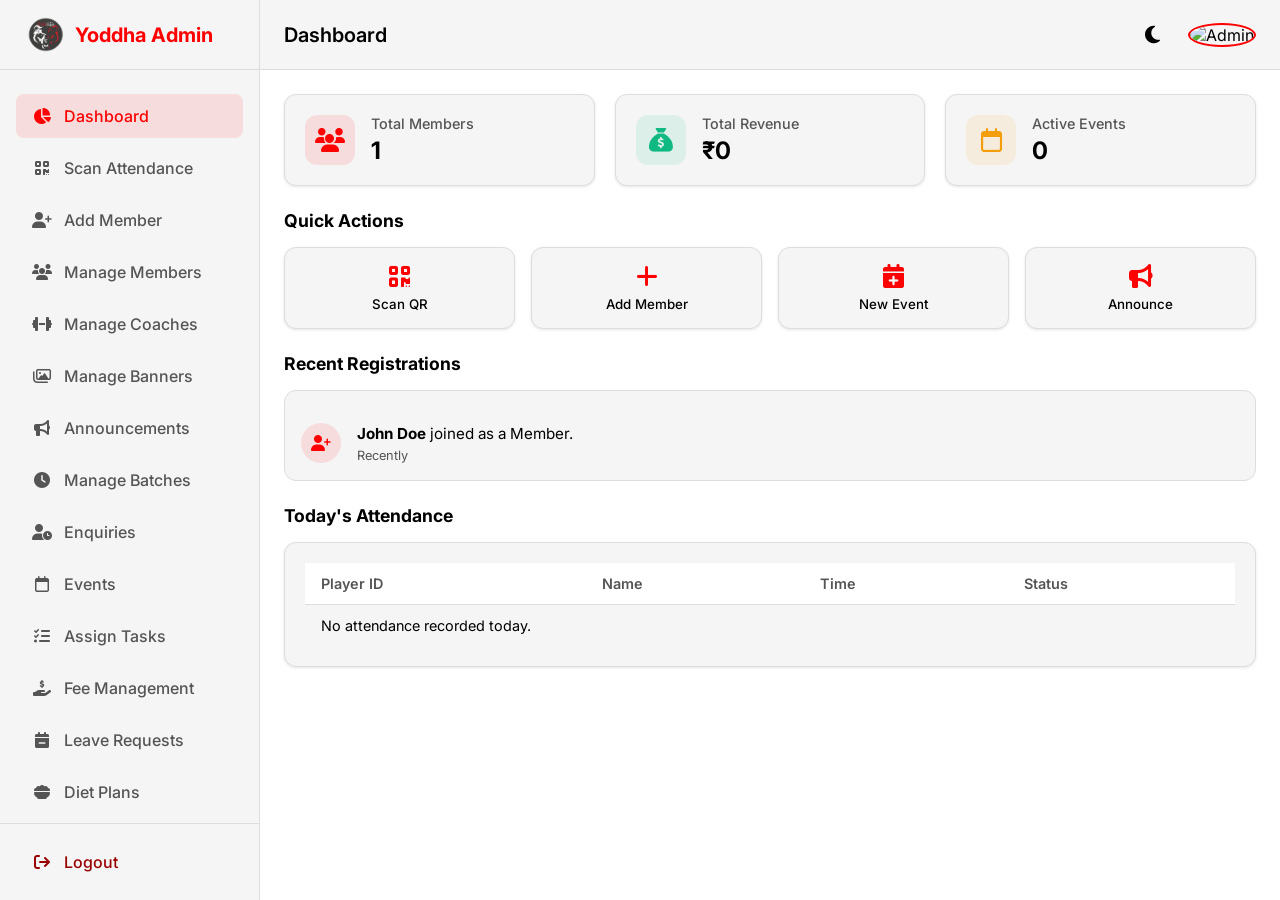
==== admin-dashboard.html @ 1427343e "Add files via upload" ====
<!DOCTYPE html>
<html lang="en">
<head>
    <meta charset="UTF-8">
    <meta name="viewport" content="width=device-width, initial-scale=1.0">
    <title>Admin Dashboard - Yoddha Club</title>
    <link href="https://fonts.googleapis.com/css2?family=Inter:wght@300;400;500;600;700&display=swap" rel="stylesheet">
    <link rel="stylesheet" href="https://cdnjs.cloudflare.com/ajax/libs/font-awesome/6.4.0/css/all.min.css">
    <link rel="stylesheet" href="dashboard.css">
</head>
<body>
    <div class="sidebar" id="sidebar">
        <div class="sidebar-header">
            <div class="logo">
                <img src="logo.png" alt="Yoddha Club Logo" class="club-logo">
                <span>Yoddha Admin</span>
            </div>
            <button id="closeSidebar" class="icon-btn d-md-none"><i class="fa-solid fa-xmark"></i></button>
        </div>
        <nav class="sidebar-nav">
            <a href="#" class="nav-item active"><i class="fa-solid fa-chart-pie"></i> Dashboard</a>
            <a href="#" class="nav-item" id="openScannerNav"><i class="fa-solid fa-qrcode"></i> Scan Attendance</a>
            <a href="#" class="nav-item" id="openAddMemberNav"><i class="fa-solid fa-user-plus"></i> Add Member</a>
            <a href="#" class="nav-item" id="openManageMembersNav"><i class="fa-solid fa-users"></i> Manage Members</a>
            <a href="#" class="nav-item" id="openManageCoachesNav"><i class="fa-solid fa-dumbbell"></i> Manage Coaches</a>
            <a href="#" class="nav-item" id="openManageBannersNav"><i class="fa-regular fa-images"></i> Manage Banners</a>
            <a href="#" class="nav-item" id="openManageAnnouncementsNav"><i class="fa-solid fa-bullhorn"></i> Announcements</a>
            <a href="#" class="nav-item" id="openManageBatchesNav"><i class="fa-solid fa-clock"></i> Manage Batches</a>
            <a href="#" class="nav-item" id="openEnquiriesNav"><i class="fa-solid fa-user-clock"></i> Enquiries</a>
            <a href="#" class="nav-item" id="openManageEventsNav"><i class="fa-regular fa-calendar"></i> Events</a>
            <a href="#" class="nav-item" id="openManageTasksNav"><i class="fa-solid fa-list-check"></i> Assign Tasks</a>
            <a href="#" class="nav-item" id="openFeeManagementNav"><i class="fa-solid fa-hand-holding-dollar"></i> Fee Management</a>
            <a href="#" class="nav-item" id="openLeaveRequestsNav" style="position:relative;">
                <i class="fa-solid fa-calendar-minus"></i> Leave Requests
                <span id="leaveCountBadge" style="display:none;background:var(--primary);color:#fff;font-size:0.7rem;font-weight:700;border-radius:50%;width:18px;height:18px;display:none;align-items:center;justify-content:center;position:absolute;right:12px;top:50%;transform:translateY(-50%);" id="leaveCountBadge">0</span>
            </a>
            <a href="#" class="nav-item" id="openDietPlansNav"><i class="fa-solid fa-bowl-food"></i> Diet Plans</a>
            <hr style="border-color: var(--border); margin: 0.5rem 0;">
            <a href="#" class="nav-item" id="openTrainingMonitorNav"><i class="fa-solid fa-dumbbell"></i> Training Monitor</a>
            <a href="#" class="nav-item" id="openSkillEvalNav"><i class="fa-solid fa-star"></i> Skill Evaluation</a>
            <a href="#" class="nav-item" id="openReportsNav"><i class="fa-solid fa-chart-bar"></i> Progress Reports</a>
            <a href="#" class="nav-item" id="openLeaderboardNav"><i class="fa-solid fa-trophy"></i> Leaderboard</a>
            <a href="#" class="nav-item" id="openChallengesNav"><i class="fa-solid fa-fire"></i> Challenges</a>
            <a href="#" class="nav-item" id="openTrainingNotifNav"><i class="fa-solid fa-bell"></i> Training Alerts</a>
        </nav>
        <div class="sidebar-footer">
            <a href="index.html" class="nav-item text-danger"><i class="fa-solid fa-arrow-right-from-bracket"></i> Logout</a>
        </div>
    </div>

    <main class="main-content">
        <header class="top-header">
            <button id="openSidebar" class="icon-btn d-md-none"><i class="fa-solid fa-bars"></i></button>
            <h2 class="page-title">Dashboard</h2>
            <div class="header-actions">
                <button id="themeToggleBtn" class="icon-btn theme-btn"><i class="fa-solid fa-moon"></i></button>
                <div class="user-profile" id="adminHeaderProfileBtn" style="cursor: pointer; position: relative;" title="Admin Profile">
                    <img src="https://ui-avatars.com/api/?name=Admin+User&background=FF0000&color=fff" alt="Admin">
                    <!-- Admin Profile Dropdown -->
                    <div id="adminProfileDropdown" style="
                        display: none;
                        position: absolute;
                        top: calc(100% + 10px);
                        right: 0;
                        min-width: 230px;
                        background: var(--surface);
                        border: 1px solid var(--border);
                        border-radius: 14px;
                        box-shadow: 0 8px 32px rgba(0,0,0,0.18);
                        z-index: 999;
                        overflow: hidden;
                    ">
                        <div style="padding: 1rem 1.25rem; background: var(--bg-light); border-bottom: 1px solid var(--border); display: flex; align-items: center; gap: 0.75rem;">
                            <img src="https://ui-avatars.com/api/?name=Admin+User&background=FF0000&color=fff" alt="Admin" style="width: 42px; height: 42px; border-radius: 50%; border: 2px solid var(--primary);">
                            <div>
                                <p style="margin:0; font-weight: 700; font-size: 0.95rem; color: var(--text-dark);">Admin User</p>
                                <p style="margin:0; font-size: 0.78rem; color: var(--text-muted);">Administrator</p>
                            </div>
                        </div>
                        <div style="padding: 0.5rem 0;">
                            <a href="index.html" style="display: flex; align-items: center; gap: 0.75rem; padding: 0.65rem 1.25rem; color: #e53e3e; font-size: 0.9rem; font-weight: 600; text-decoration: none; transition: background 0.2s;" onmouseover="this.style.background='rgba(229,62,62,0.08)'" onmouseout="this.style.background='transparent'">
                                <i class="fa-solid fa-arrow-right-from-bracket"></i> Logout
                            </a>
                        </div>
                    </div>
                </div>
            </div>
        </header>

        <div class="dashboard-content">
            <div class="stats-grid">
                <div class="stat-card">
                    <div class="stat-icon bg-primary-light">
                        <i class="fa-solid fa-users text-primary"></i>
                    </div>
                    <div class="stat-details">
                        <h3>Total Members</h3>
                        <p class="stat-number" id="statTotalMembers">—</p>
                    </div>
                </div>
                <div class="stat-card">
                    <div class="stat-icon bg-success-light">
                        <i class="fa-solid fa-sack-dollar text-success"></i>
                    </div>
                    <div class="stat-details">
                        <h3>Total Revenue</h3>
                        <p class="stat-number" id="statTotalRevenue">—</p>
                    </div>
                </div>
                <div class="stat-card">
                    <div class="stat-icon bg-warning-light">
                        <i class="fa-regular fa-calendar text-warning"></i>
                    </div>
                    <div class="stat-details">
                        <h3>Active Events</h3>
                        <p class="stat-number" id="statActiveEvents">—</p>
                    </div>
                </div>
            </div>

            <div class="quick-actions">
                <h3 class="section-title">Quick Actions</h3>
                <div class="actions-grid">
                    <button class="action-btn" id="openScannerBtn"><i class="fa-solid fa-qrcode"></i> Scan QR</button>
                    <button class="action-btn" id="openAddMemberBtn"><i class="fa-solid fa-plus"></i> Add Member</button>
                    <button class="action-btn" id="openNewEventBtn"><i class="fa-solid fa-calendar-plus"></i> New Event</button>
                    <button class="action-btn" id="openAnnounceBtn"><i class="fa-solid fa-bullhorn"></i> Announce</button>
                </div>
            </div>
            
            <div class="recent-activity">
                <h3 class="section-title">Recent Registrations</h3>
                <div class="activity-list" id="recentRegistrationsList">
                    <!-- Populated by JS -->
                </div>
            </div>

            <div class="attendance-reports">
                <h3 class="section-title">Today's Attendance</h3>
                <div class="dash-card">
                    <div class="table-responsive">
                        <table class="table" id="adminAttendanceTable">
                            <thead>
                                <tr>
                                    <th>Player ID</th>
                                    <th>Name</th>
                                    <th>Time</th>
                                    <th>Status</th>
                                </tr>
                            </thead>
                            <tbody>
                                <tr><td colspan="4" class="text-center text-muted">No attendance recorded today.</td></tr>
                            </tbody>
                        </table>
                    </div>
                </div>
            </div>
        </div>
    </main>

    <div class="overlay" id="overlay"></div>

    <!-- Enquiries Modal -->
    <div class="qr-modal" id="enquiriesModal">
        <div class="qr-modal-content" style="max-width: 900px; width: 95%;">
            <span class="close-modal" id="closeEnquiriesModal">&times;</span>
            <h3 class="section-title text-center mt-0">Registration Enquiries</h3>
            <p class="text-center text-muted mb-3">Review and approve new member sign-ups.</p>

            <div class="table-responsive" style="max-height: 400px; overflow-y: auto;">
                <table class="table" id="enquiriesTable">
                    <thead>
                        <tr>
                            <th>Name</th>
                            <th>Mobile</th>
                            <th>Details</th>
                            <th>Document</th>
                            <th>Actions</th>
                        </tr>
                    </thead>
                    <tbody>
                        <!-- Populated by JS -->
                    </tbody>
                </table>
            </div>
        </div>
    </div>

    <!-- QR Scanner Modal (Admin) -->
    <div class="qr-modal" id="qrScannerModal">
        <div class="qr-modal-content">
            <span class="close-modal" id="closeScannerModal">&times;</span>
            <h3 class="section-title text-center mt-0">Scan Attendance</h3>
            <p class="text-center text-muted mb-3">Scan player's QR code to mark present.</p>
            <div id="reader" style="width: 100%; max-width: 400px; margin: 0 auto;"></div>
            
            <div id="scanResult" class="text-center mt-3" style="display: none;">
                <div class="success-animation text-success mb-2">
                    <i class="fa-solid fa-circle-check" style="font-size: 3rem;"></i>
                </div>
                <h4 class="text-success font-weight-bold">Attendance Marked!</h4>
                <p id="scannedPlayerInfo" class="mt-2"></p>
            </div>
        </div>
    </div>

    <!-- Add Member Modal -->
    <div class="qr-modal" id="addMemberModal">
        <div class="qr-modal-content">
            <span class="close-modal" id="closeAddMemberModal">&times;</span>
            <h3 class="section-title text-center mt-0">Add New Member</h3>
            <p class="text-center text-muted mb-3">Register a new player to the club.</p>
            
            <form id="addMemberForm" class="login-form">
                <div id="addMemberError" class="error-message" style="display: none; margin-bottom: 1rem; border-radius: 8px; padding: 0.75rem; background: var(--error-bg); color: var(--error); border: 1px solid var(--error); text-align: center; font-size: 0.875rem;"></div>
                <div id="addMemberSuccess" class="error-message" style="display: none; margin-bottom: 1rem; border-radius: 8px; padding: 0.75rem; background: var(--success-light); color: var(--success); border: 1px solid var(--success); text-align: center; font-size: 0.875rem;"></div>
                
                <!-- Personal Information -->
                <h5 style="margin: 1.5rem 0 0.75rem; font-size: 1rem; color: var(--primary); border-bottom: 1px solid var(--border); padding-bottom: 0.5rem;">Personal Information</h5>
                <div style="display: flex; gap: 1rem; flex-wrap: wrap; margin-bottom: 1rem;">
                    <div class="form-group" style="flex: 1; min-width: 200px; margin-bottom: 0;">
                        <label for="newMemberName" style="display: block; font-weight: 500; margin-bottom: 0.5rem; font-size: 0.9rem;">Full Name</label>
                        <input type="text" id="newMemberName" placeholder="Enter full name" required style="width: 100%; padding: 0.875rem; border: 1px solid var(--border); border-radius: 12px; background: var(--surface-light); color: var(--text-dark); font-size: 1rem;">
                    </div>
                    <div class="form-group" style="flex: 1; min-width: 200px; margin-bottom: 0;">
                        <label for="newMemberFatherName" style="display: block; font-weight: 500; margin-bottom: 0.5rem; font-size: 0.9rem;">Father's Name</label>
                        <input type="text" id="newMemberFatherName" placeholder="Father's name" required style="width: 100%; padding: 0.875rem; border: 1px solid var(--border); border-radius: 12px; background: var(--surface-light); color: var(--text-dark); font-size: 1rem;">
                    </div>
                </div>

                <div style="display: flex; gap: 1rem; flex-wrap: wrap; margin-bottom: 1rem;">
                    <div class="form-group" style="flex: 1; min-width: 150px; margin-bottom: 0;">
                        <label for="newMemberDob" style="display: block; font-weight: 500; margin-bottom: 0.5rem; font-size: 0.9rem;">Date of Birth</label>
                        <input type="date" id="newMemberDob" required style="width: 100%; padding: 0.875rem; border: 1px solid var(--border); border-radius: 12px; background: var(--surface-light); color: var(--text-dark); font-size: 1rem;">
                    </div>
                    <div class="form-group" style="flex: 1; min-width: 150px; margin-bottom: 0;">
                        <label for="newMemberMobile" style="display: block; font-weight: 500; margin-bottom: 0.5rem; font-size: 0.9rem;">Mobile No.</label>
                        <input type="tel" id="newMemberMobile" placeholder="Phone number" required style="width: 100%; padding: 0.875rem; border: 1px solid var(--border); border-radius: 12px; background: var(--surface-light); color: var(--text-dark); font-size: 1rem;">
                    </div>
                </div>

                <!-- Club Details -->
                <h5 style="margin: 1.5rem 0 0.75rem; font-size: 1rem; color: var(--primary); border-bottom: 1px solid var(--border); padding-bottom: 0.5rem;">Club Details</h5>
                <div style="display: flex; gap: 1rem; flex-wrap: wrap; margin-bottom: 1rem;">
                    <div class="form-group" style="flex: 1; min-width: 150px; margin-bottom: 0;">
                        <label for="newMemberBatch" style="display: block; font-weight: 500; margin-bottom: 0.5rem; font-size: 0.9rem;">Batch</label>
                        <select id="newMemberBatch" required style="width: 100%; padding: 0.875rem; border: 1px solid var(--border); border-radius: 12px; background: var(--surface-light); color: var(--text-dark); font-size: 1rem; appearance: none;">
                            <option value="">Select a batch...</option>
                        </select>
                    </div>
                    <div class="form-group" style="flex: 1; min-width: 150px; margin-bottom: 0;">
                        <label for="newMemberDiscipline" style="display: block; font-weight: 500; margin-bottom: 0.5rem; font-size: 0.9rem;">Discipline</label>
                        <input type="text" id="newMemberDiscipline" placeholder="e.g. Yoga / Pilates" required style="width: 100%; padding: 0.875rem; border: 1px solid var(--border); border-radius: 12px; background: var(--surface-light); color: var(--text-dark); font-size: 1rem;">
                    </div>
                </div>

                <div style="display: flex; gap: 1rem; flex-wrap: wrap; margin-bottom: 1rem;">
                    <div class="form-group" style="flex: 1; min-width: 150px; margin-bottom: 0;">
                        <label for="newMemberPlan" style="display: block; font-weight: 500; margin-bottom: 0.5rem; font-size: 0.9rem;">Fees Plan</label>
                        <select id="newMemberPlan" required style="width: 100%; padding: 0.875rem; border: 1px solid var(--border); border-radius: 12px; background: var(--surface-light); color: var(--text-dark); font-size: 1rem; appearance: none;">
                            <option value="">Select Plan...</option>
                            <option value="Monthly">Monthly</option>
                            <option value="Quarterly">Quarterly</option>
                            <option value="Half-Yearly">Half-Yearly</option>
                            <option value="Yearly">Yearly</option>
                        </select>
                    </div>
                    <div class="form-group" style="flex: 1; min-width: 150px; margin-bottom: 0;">
                        <label for="newMemberAddons" style="display: block; font-weight: 500; margin-bottom: 0.5rem; font-size: 0.9rem;">Extra Add-ons</label>
                        <input type="text" id="newMemberAddons" placeholder="e.g. Diet Plan, Locker" style="width: 100%; padding: 0.875rem; border: 1px solid var(--border); border-radius: 12px; background: var(--surface-light); color: var(--text-dark); font-size: 1rem;">
                    </div>
                </div>

                <div style="display: flex; gap: 1rem; flex-wrap: wrap; margin-bottom: 1rem;">
                    <div class="form-group" style="flex: 1; min-width: 120px; margin-bottom: 0;">
                        <label style="display: block; font-weight: 500; margin-bottom: 0.5rem; font-size: 0.9rem;">Enrollment Fee (₹)</label>
                        <input type="number" id="newMemberEnrollmentFee" readonly placeholder="Auto-fills" style="width: 100%; padding: 0.875rem; border: 1px solid var(--border); border-radius: 12px; background: var(--border); color: var(--text-dark); font-size: 1rem; cursor: not-allowed;">
                    </div>
                    <div class="form-group" style="flex: 1; min-width: 120px; margin-bottom: 0;">
                        <label style="display: block; font-weight: 500; margin-bottom: 0.5rem; font-size: 0.9rem;">Monthly Fee (₹)</label>
                        <input type="number" id="newMemberMonthlyFee" readonly placeholder="Auto-fills" style="width: 100%; padding: 0.875rem; border: 1px solid var(--border); border-radius: 12px; background: var(--border); color: var(--text-dark); font-size: 1rem; cursor: not-allowed;">
                    </div>
                    <div class="form-group" style="flex: 1; min-width: 120px; margin-bottom: 0;">
                        <label for="newMemberDiscount" style="display: block; font-weight: 500; margin-bottom: 0.5rem; font-size: 0.9rem;">Discount (₹)</label>
                        <input type="number" id="newMemberDiscount" placeholder="e.g. 500" value="0" min="0" style="width: 100%; padding: 0.875rem; border: 1px solid var(--border); border-radius: 12px; background: var(--surface-light); color: var(--text-dark); font-size: 1rem;">
                    </div>
                </div>

                <!-- Account Information -->
                <h5 style="margin: 1.5rem 0 0.75rem; font-size: 1rem; color: var(--primary); border-bottom: 1px solid var(--border); padding-bottom: 0.5rem;">Account Information</h5>
                <div style="display: flex; gap: 1rem; flex-wrap: wrap; margin-bottom: 1.5rem;">
                    <div class="form-group" style="flex: 1; min-width: 200px; margin-bottom: 0;">
                        <label for="newMemberPassword" style="display: block; font-weight: 500; margin-bottom: 0.5rem; font-size: 0.9rem;">Login Password</label>
                        <input type="password" id="newMemberPassword" placeholder="Create a password" required style="width: 100%; padding: 0.875rem; border: 1px solid var(--border); border-radius: 12px; background: var(--surface-light); color: var(--text-dark); font-size: 1rem;">
                    </div>
                    <div class="form-group" style="flex: 1; min-width: 200px; margin-bottom: 0;">
                        <label for="newMemberPhoto" style="display: block; font-weight: 500; margin-bottom: 0.5rem; font-size: 0.9rem;">Profile Photo</label>
                        <input type="file" id="newMemberPhoto" accept="image/*" style="width: 100%; padding: 0.875rem; border: 1px solid var(--border); border-radius: 12px; background: white; color: var(--text-dark); font-size: 1rem;">
                    </div>
                </div>
                
                <button type="submit" class="btn btn-primary" style="width: 100%;">Register Player</button>
            </form>
        </div>
    </div>

    <!-- Manage Members Modal -->
    <div class="qr-modal" id="manageMembersModal">
        <div class="qr-modal-content" style="max-width: 600px; width: 95%;">
            <span class="close-modal" id="closeManageMembersModal">&times;</span>
            <h3 class="section-title text-center mt-0">Manage Members</h3>
            <p class="text-center text-muted mb-3">View and manage all registered club members.</p>
            
            <div class="mb-3" style="display: flex; gap: 0.5rem; justify-content: center; flex-wrap: wrap;" id="memberFilters">
                <button class="btn btn-sm btn-primary filter-btn active" data-filter="All">All Members</button>
                <button class="btn btn-sm btn-outline-primary filter-btn" data-filter="Live">Live Members</button>
                <button class="btn btn-sm btn-outline-primary filter-btn" data-filter="Expired">Expired Members</button>
                <button class="btn btn-sm btn-outline-primary filter-btn" data-filter="Left">Left Members</button>
            </div>

            <div class="table-responsive" style="max-height: 400px; overflow-y: auto;">
                <table class="table" id="allMembersTable">
                    <thead>
                        <tr>
                            <th>Player ID</th>
                            <th>Name</th>
                            <th>Status</th>
                            <th>Joined</th>
                        </tr>
                    </thead>
                    <tbody>
                        <!-- Populated by JS -->
                    </tbody>
                </table>
            </div>
        </div>
    </div>

    <!-- Manage Coaches Modal -->
    <div class="qr-modal" id="manageCoachesModal">
        <div class="qr-modal-content" style="max-width: 600px; width: 95%;">
            <span class="close-modal" id="closeManageCoachesModal">&times;</span>
            <h3 class="section-title text-center mt-0">Manage Coaches</h3>
            <p class="text-center text-muted mb-3">View and add club coaches.</p>

            <form id="addCoachForm" class="login-form mb-3" style="background: var(--bg-light); padding: 1rem; border-radius: var(--radius); border: 1px solid var(--border);">
                <h4 style="margin-bottom: 1rem; font-size: 1rem;">Add New Coach</h4>
                <div style="display: flex; gap: 1rem; flex-wrap: wrap;">
                    <div class="form-group" style="flex: 1; min-width: 200px; margin-bottom: 0;">
                        <input type="text" id="newCoachName" placeholder="Coach Name" required style="width: 100%; padding: 0.75rem; border: 1px solid var(--border); border-radius: 8px;">
                    </div>
                    <div class="form-group" style="flex: 1; min-width: 200px; margin-bottom: 0;">
                        <input type="text" id="newCoachSpecialty" placeholder="Specialty (e.g. Yoga)" required style="width: 100%; padding: 0.75rem; border: 1px solid var(--border); border-radius: 8px;">
                    </div>
                    <button type="submit" class="btn btn-primary" style="white-space: nowrap;">Add Coach</button>
                </div>
            </form>
            
            <div class="table-responsive" style="max-height: 300px; overflow-y: auto;">
                <table class="table" id="allCoachesTable">
                    <thead>
                        <tr>
                            <th>Coach ID</th>
                            <th>Name</th>
                            <th>Specialty</th>
                            <th>Status</th>
                        </tr>
                    </thead>
                    <tbody>
                        <!-- Populated by JS -->
                    </tbody>
                </table>
            </div>
        </div>
    </div>

    <!-- Manage Banners Modal -->
    <div class="qr-modal" id="manageBannersModal">
        <div class="qr-modal-content" style="max-width: 700px; width: 95%;">
            <span class="close-modal" id="closeManageBannersModal">&times;</span>
            <h3 class="section-title text-center mt-0">Manage Banners</h3>
            <p class="text-center text-muted mb-3">View and add home page banners.</p>

            <form id="addBannerForm" class="login-form mb-3" style="background: var(--bg-light); padding: 1rem; border-radius: var(--radius); border: 1px solid var(--border);">
                <h4 style="margin-bottom: 1rem; font-size: 1rem;">Add New Banner</h4>
                <div style="display: flex; gap: 1rem; flex-wrap: wrap;">
                    <div class="form-group" style="flex: 1; min-width: 200px; margin-bottom: 0;">
                        <input type="file" id="newBannerImage" accept="image/*" style="width: 100%; padding: 0.75rem; border: 1px solid var(--border); border-radius: 8px; background: white;" title="Upload Image File">
                    </div>
                    <div style="display: flex; align-items: center; justify-content: center; padding: 0.5rem; color: var(--text-light); font-weight: 500;">OR</div>
                    <div class="form-group" style="flex: 1; min-width: 200px; margin-bottom: 0;">
                        <input type="url" id="newBannerUrl" placeholder="Image URL (e.g. from Unsplash)" style="width: 100%; padding: 0.75rem; border: 1px solid var(--border); border-radius: 8px;">
                    </div>
                </div>
                <div style="display: flex; gap: 1rem; flex-wrap: wrap; margin-top: 1rem;">
                    <div class="form-group" style="flex: 1; min-width: 200px; margin-bottom: 0;">
                        <input type="text" id="newBannerTitle" placeholder="Banner Title" required style="width: 100%; padding: 0.75rem; border: 1px solid var(--border); border-radius: 8px;">
                    </div>
                    <div class="form-group" style="flex: 1; min-width: 200px; margin-bottom: 0;">
                        <input type="text" id="newBannerSubtitle" placeholder="Subtitle text" required style="width: 100%; padding: 0.75rem; border: 1px solid var(--border); border-radius: 8px;">
                    </div>
                </div>
                <div style="display: flex; gap: 1rem; flex-wrap: wrap; margin-top: 1rem;">
                    <div class="form-group" style="flex: 1; min-width: 200px; margin-bottom: 0;">
                        <input type="url" id="newBannerRedirect" placeholder="Redirect Link (optional) e.g. https://google.com" style="width: 100%; padding: 0.75rem; border: 1px solid var(--border); border-radius: 8px;">
                    </div>
                </div>
                <button type="submit" class="btn btn-primary mt-3" style="width: 100%;">Add Banner</button>
            </form>
            
            <div class="table-responsive" style="max-height: 300px; overflow-y: auto;">
                <table class="table" id="allBannersTable">
                    <thead>
                        <tr>
                            <th>Image</th>
                            <th>Title</th>
                            <th>Subtitle</th>
                            <th>Action</th>
                        </tr>
                    </thead>
                    <tbody>
                        <!-- Populated by JS -->
                    </tbody>
                </table>
            </div>
        </div>
    </div>
    </div>

    <!-- Manage Announcements Modal -->
    <div class="qr-modal" id="manageAnnouncementsModal">
        <div class="qr-modal-content" style="max-width: 800px; width: 95%;">
            <span class="close-modal" id="closeManageAnnouncementsModal">&times;</span>
            <h3 class="section-title text-center mt-0">Chat Room & Announcements</h3>
            <p class="text-center text-muted mb-3">Broadcast messages and images to specific groups.</p>

            <form id="addAnnouncementForm" class="login-form mb-3" style="background: var(--bg-light); padding: 1rem; border-radius: var(--radius); border: 1px solid var(--border);">
                <h4 style="margin-bottom: 1rem; font-size: 1rem;">New Announcement</h4>
                
                <div style="display: flex; gap: 1rem; flex-wrap: wrap; margin-bottom: 1rem;">
                    <div class="form-group" style="flex: 2; min-width: 200px; margin-bottom: 0;">
                        <input type="text" id="newAnnTitle" placeholder="Announcement Title" required style="width: 100%; padding: 0.75rem; border: 1px solid var(--border); border-radius: 8px;">
                    </div>
                    <div class="form-group" style="flex: 1; min-width: 150px; margin-bottom: 0;">
                        <select id="newAnnAudience" required style="width: 100%; padding: 0.75rem; border: 1px solid var(--border); border-radius: 8px; appearance: none; background: white;">
                            <option value="">Select Target Audience...</option>
                            <option value="All Members">All Members</option>
                            <option value="Expired Members">Expired Members</option>
                            <!-- Batches populated by JS -->
                        </select>
                    </div>
                </div>

                <div class="form-group" style="margin-bottom: 1rem;">
                    <textarea id="newAnnMessage" rows="3" placeholder="Type your message here..." required style="width: 100%; padding: 0.75rem; border: 1px solid var(--border); border-radius: 8px; resize: vertical; font-family: inherit; font-size: 0.95rem;"></textarea>
                </div>

                <div style="display: flex; gap: 1rem; align-items: flex-end; flex-wrap: wrap;">
                    <div class="form-group" style="flex: 2; margin-bottom: 0;">
                        <label for="newAnnImage" style="display: block; font-weight: 500; font-size: 0.8rem; margin-bottom: 0.5rem;">Attach Photo/Banner (Optional)</label>
                        <input type="file" id="newAnnImage" accept="image/*" style="width: 100%; padding: 0.65rem; border: 1px solid var(--border); border-radius: 8px; background: white; font-size: 0.9rem;">
                    </div>
                    <div style="flex: 1; min-width: 120px;">
                        <button type="submit" class="btn btn-primary" style="width: 100%;"><i class="fa-solid fa-paper-plane"></i> Post</button>
                    </div>
                </div>
            </form>
            
            <div class="table-responsive" style="max-height: 350px; overflow-y: auto;">
                <table class="table" id="allAnnouncementsTable">
                    <thead>
                        <tr>
                            <th style="width: 120px;">Image</th>
                            <th>Details</th>
                            <th>Audience</th>
                            <th>Date</th>
                            <th style="width: 60px;">Action</th>
                        </tr>
                    </thead>
                    <tbody>
                        <!-- Populated by JS -->
                    </tbody>
                </table>
            </div>
        </div>
    </div>

    <!-- Manage Events Modal -->
    <div class="qr-modal" id="manageEventsModal">
        <div class="qr-modal-content" style="max-width: 900px; width: 95%;">
            <span class="close-modal" id="closeManageEventsModal">&times;</span>
            <h3 class="section-title text-center mt-0">Manage Events</h3>
            <p class="text-center text-muted mb-3">Create new events and review player registrations.</p>

            <form id="addEventForm" class="login-form mb-3" style="background: var(--bg-light); padding: 1rem; border-radius: var(--radius); border: 1px solid var(--border);">
                <h4 style="margin-bottom: 1rem; font-size: 1rem;">Create New Event</h4>
                
                <div style="display: flex; gap: 1rem; flex-wrap: wrap; margin-bottom: 1rem;">
                    <div class="form-group" style="flex: 2; min-width: 200px; margin-bottom: 0;">
                        <input type="text" id="newEventTitle" placeholder="Event Title (e.g., Summer Tournament)" required style="width: 100%; padding: 0.75rem; border: 1px solid var(--border); border-radius: 8px;">
                    </div>
                    <div class="form-group" style="flex: 1; min-width: 150px; margin-bottom: 0;">
                        <input type="date" id="newEventDate" required style="width: 100%; padding: 0.75rem; border: 1px solid var(--border); border-radius: 8px;">
                    </div>
                </div>

                <div class="form-group" style="margin-bottom: 1rem;">
                    <textarea id="newEventDesc" rows="2" placeholder="Event Description..." required style="width: 100%; padding: 0.75rem; border: 1px solid var(--border); border-radius: 8px; resize: vertical;"></textarea>
                </div>
                
                <div style="display: flex; gap: 1rem; flex-wrap: wrap; margin-bottom: 1rem; align-items: center;">
                    <div class="form-group" style="flex: 1; min-width: 200px; margin-bottom: 0;">
                        <label style="display: block; font-weight: 500; font-size: 0.8rem; margin-bottom: 0.5rem;">Event Banner (Mandatory)</label>
                        <input type="file" id="newEventBanner" accept="image/*" required style="width: 100%; padding: 0.65rem; border: 1px solid var(--border); border-radius: 8px; background: white; font-size: 0.9rem;">
                    </div>
                    <div style="flex: 1; display: flex; gap: 1rem; align-items: center;">
                        <label style="display: flex; align-items: center; gap: 0.5rem; cursor: pointer;">
                            <input type="checkbox" id="newEventRequiresFee"> Requires Fee?
                        </label>
                        <input type="number" id="newEventFee" placeholder="Fee Amount (₹)" style="display: none; width: 120px; padding: 0.5rem; border: 1px solid var(--border); border-radius: 8px;">
                    </div>
                </div>

                <div id="extendedPaymentDetails" style="display: none; gap: 1rem; flex-wrap: wrap; margin-bottom: 1rem; padding: 1rem; background: var(--surface-light); border-radius: 8px; border: 1px dashed var(--border);">
                    <div class="form-group" style="flex: 1; min-width: 200px; margin-bottom: 0;">
                        <label style="display: block; font-weight: 500; font-size: 0.8rem; margin-bottom: 0.5rem;">Payment QR Code (Optional)</label>
                        <input type="file" id="newEventPaymentQr" accept="image/*" style="width: 100%; padding: 0.65rem; border: 1px solid var(--border); border-radius: 8px; background: white; font-size: 0.9rem;">
                    </div>
                    <div class="form-group" style="flex: 1; min-width: 200px; margin-bottom: 0;">
                        <label style="display: block; font-weight: 500; font-size: 0.8rem; margin-bottom: 0.5rem;">UPI ID (Optional)</label>
                        <input type="text" id="newEventUpiId" placeholder="e.g. club@upi" style="width: 100%; padding: 0.75rem; border: 1px solid var(--border); border-radius: 8px;">
                    </div>
                </div>

                <button type="submit" class="btn btn-primary btn-full"><i class="fa-solid fa-plus"></i> Create Event</button>
            </form>
            
            <h4 style="margin-top: 1.5rem; margin-bottom: 1rem; font-size: 1.1rem; border-bottom: 2px solid var(--border); padding-bottom: 0.5rem;">Active Events</h4>
            <div class="table-responsive" style="max-height: 350px; overflow-y: auto;">
                <table class="table" id="allEventsTable">
                    <thead>
                        <tr>
                            <th style="width: 80px;">Banner</th>
                            <th>Event Details</th>
                            <th>Fee</th>
                            <th>Registrations</th>
                            <th style="width: 60px;">Action</th>
                        </tr>
                    </thead>
                    <tbody>
                        <!-- Populated by JS -->
                    </tbody>
                </table>
            </div>
        </div>
    </div>

    <!-- Event Registrations Sub-Modal -->
    <div class="qr-modal" id="eventRegistrationsModal" style="z-index: 1060;">
        <div class="qr-modal-content" style="max-width: 800px; width: 95%;">
            <span class="close-modal" id="closeEventRegistrationsModal">&times;</span>
            <h3 class="section-title text-center mt-0" id="regModalEventTitle">Event Registrations</h3>
            
            <div class="table-responsive" style="max-height: 400px; overflow-y: auto;">
                <table class="table" id="eventRegistrationsTable">
                    <thead>
                        <tr>
                            <th>Player</th>
                            <th>Photo</th>
                            <th>Payment</th>
                            <th>Status</th>
                            <th>Actions</th>
                        </tr>
                    </thead>
                    <tbody>
                        <!-- Populated by JS -->
                    </tbody>
                </table>
            </div>
        </div>
    </div>

    <!-- Manage Batches Modal -->
    <div class="qr-modal" id="manageBatchesModal">
        <div class="qr-modal-content" style="max-width: 600px; width: 95%;">
            <span class="close-modal" id="closeManageBatchesModal">&times;</span>
            <h3 class="section-title text-center mt-0">Manage Batches</h3>
            <p class="text-center text-muted mb-3">Create and view class batches.</p>

            <form id="addBatchForm" class="login-form mb-3" style="background: var(--bg-light); padding: 1rem; border-radius: var(--radius); border: 1px solid var(--border);">
                <h4 style="margin-bottom: 1rem; font-size: 1rem;">Add New Batch</h4>
                <div style="display: flex; gap: 1rem; flex-wrap: wrap;">
                    <div class="form-group" style="flex: 1; min-width: 150px; margin-bottom: 0;">
                        <input type="text" id="newBatchName" placeholder="Batch Name (e.g. Morning Yoga)" required style="width: 100%; padding: 0.75rem; border: 1px solid var(--border); border-radius: 8px;">
                    </div>
                </div>
                <div style="display: flex; gap: 1rem; flex-wrap: wrap; margin-top: 1rem;">
                    <div class="form-group" style="flex: 1; min-width: 150px; margin-bottom: 0;">
                        <input type="text" id="newBatchTime" placeholder="Time (e.g. 06:00 AM - 07:00 AM)" required style="width: 100%; padding: 0.75rem; border: 1px solid var(--border); border-radius: 8px;">
                    </div>
                    <div class="form-group" style="flex: 1; min-width: 150px; margin-bottom: 0;">
                        <input type="text" id="newBatchInstructor" placeholder="Instructor Name" style="width: 100%; padding: 0.75rem; border: 1px solid var(--border); border-radius: 8px;">
                    </div>
                </div>
                <div style="display: flex; gap: 1rem; flex-wrap: wrap; margin-top: 1rem;">
                    <div class="form-group" style="flex: 1; min-width: 150px; margin-bottom: 0;">
                        <input type="number" id="newBatchEnrollmentFee" placeholder="Enrollment Fee (₹)" required style="width: 100%; padding: 0.75rem; border: 1px solid var(--border); border-radius: 8px;">
                    </div>
                    <div class="form-group" style="flex: 1; min-width: 150px; margin-bottom: 0;">
                        <input type="number" id="newBatchMonthlyFee" placeholder="Monthly Fee (₹)" required style="width: 100%; padding: 0.75rem; border: 1px solid var(--border); border-radius: 8px;">
                    </div>
                </div>
                <button type="submit" class="btn btn-primary mt-3" style="width: 100%;">Create Batch</button>
            </form>
            
            <div class="table-responsive" style="max-height: 300px; overflow-y: auto;">
                <table class="table" id="allBatchesTable">
                    <thead>
                        <tr>
                            <th>Batch Name</th>
                            <th>Time</th>
                            <th>Instructor</th>
                            <th>Enrollment Fee</th>
                            <th>Monthly Fee</th>
                            <th>Action</th>
                        </tr>
                    </thead>
                    <tbody>
                        <!-- Populated by JS -->
                    </tbody>
                </table>
            </div>
        </div>
    </div>

    <!-- Fee Management Modal -->
    <div class="qr-modal" id="feeManagementModal">
        <div class="qr-modal-content" style="max-width: 800px; width: 95%;">
            <span class="close-modal" id="closeFeeManagementModal">&times;</span>
            <h3 class="section-title text-center mt-0">Fee Management</h3>
            <p class="text-center text-muted mb-3">View member fee status and log payments.</p>

            <form id="logPaymentForm" class="login-form mb-3" style="background: var(--bg-light); padding: 1rem; border-radius: var(--radius); border: 1px solid var(--border);">
                <h4 style="margin-bottom: 1rem; font-size: 1rem;">Log New Payment</h4>
                <div style="display: flex; gap: 1rem; flex-wrap: wrap;">
                    <div class="form-group" style="flex: 2; min-width: 200px; margin-bottom: 0;">
                        <label for="paymentMemberId" style="display: block; font-weight: 500; margin-bottom: 0.5rem; font-size: 0.8rem;">Select Member</label>
                        <select id="paymentMemberId" required style="width: 100%; padding: 0.75rem; border: 1px solid var(--border); border-radius: 8px; appearance: none; background: white;">
                            <option value="">Select Member...</option>
                        </select>
                    </div>
                    <div class="form-group" style="flex: 1; min-width: 120px; margin-bottom: 0;">
                        <label for="paymentAmount" style="display: block; font-weight: 500; margin-bottom: 0.5rem; font-size: 0.8rem;">Amount</label>
                        <input type="number" id="paymentAmount" placeholder="Amount" required style="width: 100%; padding: 0.75rem; border: 1px solid var(--border); border-radius: 8px;">
                    </div>
                </div>
                <div style="display: flex; gap: 1rem; flex-wrap: wrap; margin-top: 1rem;">
                    <div class="form-group" style="flex: 1; min-width: 150px; margin-bottom: 0;">
                        <label for="paymentType" style="display: block; font-weight: 500; margin-bottom: 0.5rem; font-size: 0.8rem;">Payment Type</label>
                        <select id="paymentType" required style="width: 100%; padding: 0.75rem; border: 1px solid var(--border); border-radius: 8px; appearance: none; background: white;">
                            <option value="Monthly">Monthly/Routine Fee</option>
                            <option value="Enrollment">Enrollment Fee (One-time)</option>
                        </select>
                    </div>
                    <div class="form-group" style="flex: 1; min-width: 150px; margin-bottom: 0;">
                        <label for="paymentMethod" style="display: block; font-weight: 500; margin-bottom: 0.5rem; font-size: 0.8rem;">Payment Method</label>
                        <select id="paymentMethod" required style="width: 100%; padding: 0.75rem; border: 1px solid var(--border); border-radius: 8px; appearance: none; background: white;">
                            <option value="Cash">Cash</option>
                            <option value="UPI">UPI</option>
                            <option value="Card">Card</option>
                            <option value="Bank Transfer">Bank Transfer</option>
                        </select>
                    </div>
                    <div class="form-group" style="flex: 1; min-width: 150px; display: flex; align-items: flex-end; margin-bottom: 0;">
                        <button type="submit" class="btn btn-success" style="width: 100%;">Record Payment</button>
                    </div>
                </div>
            </form>
            
            <div class="table-responsive" style="max-height: 300px; overflow-y: auto;">
                <table class="table" id="feeStatusTable">
                    <thead>
                        <tr>
                            <th>Member</th>
                            <th>Batch</th>
                            <th>Enrollment Status</th>
                            <th>Monthly Status</th>
                            <th>Last Monthly Payment</th>
                        </tr>
                    </thead>
                    <tbody>
                        <!-- Populated by JS -->
                    </tbody>
                </table>
            </div>
        </div>
    </div>

    <!-- Registration Receipt Modal -->
    <div class="qr-modal" id="receiptModal">
        <div class="qr-modal-content" style="max-width: 500px; width: 95%; background: var(--bg-light); position: relative;">
            <span class="close-modal" id="closeReceiptModal">&times;</span>
            <div id="receiptContent" style="padding: 1.5rem; border: 2px dashed var(--border); border-radius: 8px; background: var(--bg-light);">
                <div class="text-center mb-3">
                    <img src="logo.png" alt="Yoddha Club Logo" style="height: 50px; margin-bottom: 10px;">
                    <h2 style="font-size: 1.5rem; font-weight: 700; margin: 0; color: var(--text-dark);">Yoddha Club</h2>
                    <p style="font-size: 0.85rem; color: var(--text-muted); margin: 0;">Registration Receipt</p>
                </div>
                <hr style="border-top: 1px dashed var(--border); border-bottom: none; margin: 1rem 0;">
                
                <div style="font-family: monospace; font-size: 0.95rem; color: var(--text-dark);">
                    <div style="display: flex; justify-content: space-between; margin-bottom: 0.5rem;">
                        <span>Date:</span> <span id="receiptDate" class="font-weight-bold"></span>
                    </div>
                    <div style="display: flex; justify-content: space-between; margin-bottom: 0.5rem;">
                        <span>Member ID:</span> <span id="receiptMemberId" class="font-weight-bold"></span>
                    </div>
                    <div style="display: flex; justify-content: space-between; margin-bottom: 0.5rem;">
                        <span>Name:</span> <span id="receiptName" class="font-weight-bold"></span>
                    </div>
                    <div style="display: flex; justify-content: space-between; margin-bottom: 0.5rem;">
                        <span>Batch:</span> <span id="receiptBatch" class="font-weight-bold"></span>
                    </div>
                    <div style="display: flex; justify-content: space-between; margin-bottom: 0.5rem;">
                        <span>Plan:</span> <span id="receiptPlan" class="font-weight-bold"></span>
                    </div>
                    <div style="display: flex; justify-content: space-between; margin-bottom: 0.5rem;">
                        <span>Add-ons:</span> <span id="receiptAddons" class="font-weight-bold"></span>
                    </div>
                    
                    <hr style="border-top: 1px solid var(--border); border-bottom: none; margin: 1rem 0;">
                    
                    <div style="display: flex; justify-content: space-between; margin-bottom: 0.5rem;">
                        <span>Enrollment Fee:</span> <span id="receiptEnrollmentFee" class="font-weight-bold text-primary"></span>
                    </div>
                    <div style="display: flex; justify-content: space-between; margin-bottom: 0.5rem;">
                        <span>Monthly Fee x1:</span> <span id="receiptMonthlyFee" class="font-weight-bold text-primary"></span>
                    </div>
                    <div style="display: flex; justify-content: space-between; margin-bottom: 0.5rem;">
                        <span>Discount:</span> <span id="receiptDiscount" class="font-weight-bold text-danger"></span>
                    </div>
                    
                    <hr style="border-top: 2px solid var(--text-dark); border-bottom: none; margin: 1rem 0;">
                    
                    <div style="display: flex; justify-content: space-between; font-size: 1.1rem;">
                        <span class="font-weight-bold">Total Payable:</span> <span id="receiptTotal" class="font-weight-bold text-primary"></span>
                    </div>
                </div>
                
                <div class="text-center mt-3" style="font-size: 0.8rem; color: var(--text-muted);">
                    <p>Welcome to the Yoddha Family!</p>
                </div>
            </div>
            <button id="printReceiptBtn" class="btn btn-primary btn-full mt-3"><i class="fa-solid fa-print"></i> Print Receipt</button>
        </div>
    </div>

    <!-- Admin Player Profile Modal -->
    <div class="qr-modal" id="adminPlayerProfileModal">
        <div class="qr-modal-content" style="max-width: 500px; width: 95%;">
            <span class="close-modal" id="closeAdminPlayerProfileModal">&times;</span>
            <h3 class="section-title text-center mt-0" style="margin-bottom: 0.5rem;">Player Profile</h3>
            
            <div class="text-center mb-3">
                <div style="display: inline-block; position: relative;">
                    <img id="adminProfileAvatar" src="https://ui-avatars.com/api/?name=Player&background=FF0000&color=fff" alt="Player" style="width: 90px; height: 90px; border-radius: 50%; border: 3px solid var(--primary); object-fit: cover; display: block;">
                    <label for="adminChangePhotoInput" title="Change Photo" style="position: absolute; bottom: 0; right: 0; background: var(--primary); color: #fff; width: 28px; height: 28px; border-radius: 50%; display: flex; align-items: center; justify-content: center; cursor: pointer; font-size: 0.75rem; box-shadow: 0 2px 6px rgba(0,0,0,0.3);">
                        <i class="fa-solid fa-camera"></i>
                    </label>
                    <input type="file" id="adminChangePhotoInput" accept="image/*" style="display: none;">
                </div>
                <small id="adminPhotoChangeMsg" class="text-success d-block mt-1" style="display: none !important;"></small>
                <h4 id="adminProfileName" class="font-weight-bold" style="font-size: 1.25rem;">Player Name</h4>
                <p id="adminProfileId" class="text-muted" style="margin-top: 5px;">CLUB-PLAYER-0000</p>
                <p id="adminProfileMobile" class="text-muted" style="margin-top: 0;"><i class="fa-solid fa-phone" style="font-size: 0.8rem;"></i> <span id="adminProfilePhoneNum"></span></p>
            </div>

            <div class="profile-details" style="background: var(--bg-light); padding: 1rem; border-radius: var(--radius); border: 1px solid var(--border);">
                <div style="display: flex; justify-content: space-between; margin-bottom: 0.75rem;">
                    <span class="text-muted font-weight-bold">Status:</span>
                    <span id="adminProfileStatus" class="badge"></span>
                </div>
                <div style="display: flex; justify-content: space-between; margin-bottom: 0.75rem;">
                    <span class="text-muted font-weight-bold">Joined:</span>
                    <span id="adminProfileJoined" class="font-weight-bold"></span>
                </div>
                <hr style="border-top: 1px dashed var(--border); border-bottom: none; margin: 0.75rem 0;">
                <div style="display: flex; justify-content: space-between; margin-bottom: 0.75rem;">
                    <span class="text-muted font-weight-bold">Plan:</span>
                    <span id="adminProfilePlan" class="font-weight-bold text-dark"></span>
                </div>
                <div style="display: flex; justify-content: space-between; margin-bottom: 0.75rem;">
                    <span class="text-muted font-weight-bold">Batch:</span>
                    <span id="adminProfileBatch" class="font-weight-bold text-dark"></span>
                </div>
                <div style="display: flex; justify-content: space-between; margin-bottom: 0.75rem;">
                    <span class="text-muted font-weight-bold">Add-ons:</span>
                    <span id="adminProfileAddons" class="font-weight-bold text-dark"></span>
                </div>
                <hr style="border-top: 1px dashed var(--border); border-bottom: none; margin: 0.75rem 0;">
                <div style="display: flex; justify-content: space-between; margin-bottom: 0.5rem;">
                    <span class="text-muted font-weight-bold">Enrollment Fee:</span>
                    <span id="adminProfileEnrollmentFee" class="font-weight-bold text-dark"></span>
                </div>
                <div style="display: flex; justify-content: space-between; margin-bottom: 0.5rem;">
                    <span class="text-muted font-weight-bold">Monthly Fee:</span>
                    <span id="adminProfileMonthlyFee" class="font-weight-bold text-primary"></span>
                </div>
                <div style="display: flex; justify-content: space-between; margin-bottom: 0.5rem;">
                    <span class="text-muted font-weight-bold">Discount:</span>
                    <span id="adminProfileDiscount" class="font-weight-bold text-danger"></span>
                </div>
            </div>

            <!-- Documents Section -->
            <div class="profile-details mt-3" style="background: var(--bg-light); padding: 1rem; border-radius: var(--radius); border: 1px solid var(--border);">
                <h5 style="margin-top: 0; margin-bottom: 0.75rem; font-size: 1rem; color: var(--text-dark);">Documents & PDF</h5>
                
                <div id="adminProfileDocView" style="margin-bottom: 1rem; display: none;">
                    <a id="adminProfileDocLink" href="#" download="Player_Document.pdf" class="btn btn-sm btn-outline" style="border-color: var(--primary); color: var(--primary); display: inline-flex; align-items: center; gap: 0.5rem;"><i class="fa-solid fa-file-pdf text-danger"></i> View / Download Document</a>
                </div>
                
                <div id="adminProfileDocUpload">
                    <label for="adminProfileDocFile" style="display: block; font-weight: 500; font-size: 0.8rem; margin-bottom: 0.5rem; color: var(--text-muted);">Upload or Replace Document (PDF/Image)</label>
                    <div style="display: flex; gap: 0.5rem;">
                        <input type="file" id="adminProfileDocFile" accept=".pdf,image/*" style="flex: 1; padding: 0.5rem; border: 1px solid var(--border); border-radius: 4px; background: white; font-size: 0.8rem;">
                        <button id="adminProfileUploadBtn" class="btn btn-sm btn-primary" style="white-space: nowrap;">Upload</button>
                    </div>
                    <small id="adminProfileUploadMsg" class="text-success mt-1" style="display: none;"></small>
                </div>
            </div>

            <!-- Attendance History Section -->
            <div class="profile-details mt-3" style="background: var(--bg-light); padding: 1rem; border-radius: var(--radius); border: 1px solid var(--border);">
                <h5 style="margin-top: 0; margin-bottom: 0.75rem; font-size: 1rem; color: var(--text-dark);">Recent Attendance</h5>
                <div class="table-responsive" style="max-height: 150px; overflow-y: auto;">
                    <table class="table" style="font-size: 0.85rem;" id="adminPlayerAttendanceTable">
                        <thead>
                            <tr>
                                <th>Date</th>
                                <th>Time</th>
                                <th>Status</th>
                            </tr>
                        </thead>
                        <tbody>
                            <!-- Populated by JS -->
                            <tr><td colspan="3" class="text-center text-muted">No records found.</td></tr>
                        </tbody>
                    </table>
                </div>
            </div>

            <!-- Payment History Section -->
            <div class="profile-details mt-3 mb-2" style="background: var(--bg-light); padding: 1rem; border-radius: var(--radius); border: 1px solid var(--border);">
                <h5 style="margin-top: 0; margin-bottom: 0.75rem; font-size: 1rem; color: var(--text-dark);">Payment History</h5>
                <div class="table-responsive" style="max-height: 150px; overflow-y: auto;">
                    <table class="table" style="font-size: 0.85rem;" id="adminPlayerPaymentsTable">
                        <thead>
                            <tr>
                                <th>Date & Time</th>
                                <th>Amount</th>
                                <th>Type</th>
                                <th>Method</th>
                            </tr>
                        </thead>
                        <tbody>
                            <!-- Populated by JS -->
                            <tr><td colspan="4" class="text-center text-muted">No records found.</td></tr>
                        </tbody>
                    </table>
                </div>
            </div>
            
            <!-- Future hook for an "Edit Player" button if needed -->
            <button class="btn btn-outline btn-full mt-3 text-primary" style="border-color: var(--primary); display:none;">Edit Profile</button>
        </div>
    </div>

    <!-- Payment Receipt Modal -->
    <div class="qr-modal" id="paymentReceiptModal">
        <div class="qr-modal-content" style="max-width: 500px; width: 95%; background: var(--bg-light); position: relative;">
            <span class="close-modal" id="closePaymentReceiptModal">&times;</span>
            <div id="paymentReceiptContent" style="padding: 1.5rem; border: 2px dashed var(--border); border-radius: 8px; background: var(--bg-light);">
                <div class="text-center mb-3">
                    <img src="logo.png" alt="Yoddha Club Logo" style="height: 50px; margin-bottom: 10px;">
                    <h2 style="font-size: 1.5rem; font-weight: 700; margin: 0; color: var(--text-dark);">Yoddha Club</h2>
                    <p style="font-size: 0.85rem; color: var(--text-muted); margin: 0;">Payment Receipt</p>
                </div>
                <hr style="border-top: 1px dashed var(--border); border-bottom: none; margin: 1rem 0;">
                
                <div style="font-family: monospace; font-size: 0.95rem; color: var(--text-dark);">
                    <div style="display: flex; justify-content: space-between; margin-bottom: 0.5rem;">
                        <span>Date:</span> <span id="payReceiptDate" class="font-weight-bold"></span>
                    </div>
                    <div style="display: flex; justify-content: space-between; margin-bottom: 0.5rem;">
                        <span>Member ID:</span> <span id="payReceiptMemberId" class="font-weight-bold"></span>
                    </div>
                    <div style="display: flex; justify-content: space-between; margin-bottom: 0.5rem;">
                        <span>Name:</span> <span id="payReceiptName" class="font-weight-bold"></span>
                    </div>
                    
                    <hr style="border-top: 1px solid var(--border); border-bottom: none; margin: 1rem 0;">
                    
                    <div style="display: flex; justify-content: space-between; margin-bottom: 0.5rem;">
                        <span>Payment Type:</span> <span id="payReceiptType" class="font-weight-bold"></span>
                    </div>
                    <div style="display: flex; justify-content: space-between; margin-bottom: 0.5rem;">
                        <span>Method:</span> <span id="payReceiptMethod" class="font-weight-bold"></span>
                    </div>
                    
                    <hr style="border-top: 2px solid var(--text-dark); border-bottom: none; margin: 1rem 0;">
                    
                    <div style="display: flex; justify-content: space-between; font-size: 1.1rem;">
                        <span class="font-weight-bold">Amount Paid:</span> <span id="payReceiptAmount" class="font-weight-bold text-success"></span>
                    </div>
                </div>
                
                <div class="text-center mt-3" style="font-size: 0.8rem; color: var(--text-muted);">
                    <p>Thank you for your payment!</p>
                </div>
            </div>
            <button id="printPaymentReceiptBtn" class="btn btn-primary btn-full mt-3"><i class="fa-solid fa-print"></i> Print Receipt</button>
        </div>
    </div>

    <!-- Assign Tasks Modal -->
    <div class="qr-modal" id="manageTasksModal">
        <div class="qr-modal-content" style="max-width: 700px; width: 95%;">
            <span class="close-modal" id="closeManageTasksModal">&times;</span>
            <h3 class="section-title text-center mt-0">Assign Workout Tasks</h3>
            <p class="text-center text-muted mb-3">Create and assign daily workout tasks to one or all members.</p>

            <form id="addTaskForm" class="login-form mb-3" style="background: var(--bg-light); padding: 1rem; border-radius: var(--radius); border: 1px solid var(--border);">
                <h4 style="margin-bottom: 1rem; font-size: 1rem;">New Task</h4>

                <div style="display: flex; gap: 1rem; flex-wrap: wrap; margin-bottom: 1rem;">
                    <div class="form-group" style="flex: 2; min-width: 200px; margin-bottom: 0;">
                        <label style="display: block; font-weight: 500; font-size: 0.85rem; margin-bottom: 0.4rem;">Task Title</label>
                        <input type="text" id="newTaskTitle" placeholder="e.g. Chest & Triceps Day" required style="width: 100%; padding: 0.75rem; border: 1px solid var(--border); border-radius: 8px;">
                    </div>
                    <div class="form-group" style="flex: 1; min-width: 150px; margin-bottom: 0;">
                        <label style="display: block; font-weight: 500; font-size: 0.85rem; margin-bottom: 0.4rem;">Date</label>
                        <input type="date" id="newTaskDate" required style="width: 100%; padding: 0.75rem; border: 1px solid var(--border); border-radius: 8px;">
                    </div>
                </div>

                <div class="form-group" style="margin-bottom: 1rem;">
                    <label style="display: block; font-weight: 500; font-size: 0.85rem; margin-bottom: 0.4rem;">Workout Description</label>
                    <textarea id="newTaskDescription" rows="3" placeholder="e.g. 4x10 Bench Press, 3x12 Tricep Dips, 3x15 Cable Flyes..." style="width: 100%; padding: 0.75rem; border: 1px solid var(--border); border-radius: 8px; resize: vertical; font-family: inherit; font-size: 0.9rem;"></textarea>
                </div>

                <!-- Assign To -->
                <div class="form-group" style="margin-bottom: 1rem;">
                    <label style="display: block; font-weight: 500; font-size: 0.85rem; margin-bottom: 0.4rem;">Assign To</label>
                    <div style="display: flex; gap: 0.5rem; margin-bottom: 0.5rem;">
                        <label style="display: flex; align-items: center; gap: 0.4rem; cursor: pointer; font-size: 0.9rem;">
                            <input type="radio" name="taskAssign" id="taskAssignAll" value="All" checked> All Members
                        </label>
                        <label style="display: flex; align-items: center; gap: 0.4rem; cursor: pointer; font-size: 0.9rem;">
                            <input type="radio" name="taskAssign" id="taskAssignSpecific" value="Specific"> Specific Members
                        </label>
                    </div>
                    <!-- Members checkbox list, shown when Specific is selected -->
                    <div id="taskMemberPickerWrapper" style="display: none; max-height: 160px; overflow-y: auto; border: 1px solid var(--border); border-radius: 8px; padding: 0.5rem; background: var(--bg-light);">
                        <div id="taskMemberCheckboxList">
                            <!-- Populated by JS -->
                        </div>
                    </div>
                </div>

                <div id="addTaskMsg" style="display: none; margin-bottom: 0.75rem;"></div>
                <button type="submit" class="btn btn-primary" style="width: 100%;"><i class="fa-solid fa-plus"></i> Assign Task</button>
            </form>

            <!-- Existing Tasks Table -->
            <div class="table-responsive" style="max-height: 320px; overflow-y: auto;">
                <table class="table" id="allTasksTable">
                    <thead>
                        <tr>
                            <th>Date</th>
                            <th>Title</th>
                            <th>Description</th>
                            <th>Assigned To</th>
                            <th>Action</th>
                        </tr>
                    </thead>
                    <tbody>
                        <!-- Populated by JS -->
                    </tbody>
                </table>
            </div>
        </div>
    </div>

    <!-- HTML5 Qrcode library -->
    <script src="https://unpkg.com/html5-qrcode" type="text/javascript"></script>
    <!-- Chart.js for Training Tracker -->
    <script src="https://cdn.jsdelivr.net/npm/chart.js@4.4.0/dist/chart.umd.min.js"></script>
    <script src="db.js"></script>
    <script src="dashboard.js"></script>
    <script src="admin-app.js"></script>
    <!-- Leave Requests Modal (Admin) -->
    <div class="qr-modal" id="leaveRequestsModal">
        <div class="qr-modal-content" style="max-width: 900px; width: 95%;">
            <span class="close-modal" id="closeLeaveRequestsModal">&times;</span>
            <h3 class="section-title text-center mt-0" style="display:flex;align-items:center;justify-content:center;gap:0.5rem;">
                <i class="fa-solid fa-calendar-minus" style="color:var(--primary);"></i> Leave Requests
            </h3>
            <p class="text-center text-muted mb-3" style="font-size:0.88rem;">Review and action member leave applications.</p>

            <!-- Filter tabs -->
            <div style="display:flex;gap:0.5rem;flex-wrap:wrap;justify-content:center;margin-bottom:1rem;" id="leaveFilterTabs">
                <button class="btn btn-sm btn-primary leave-filter-btn active" data-filter="All">All</button>
                <button class="btn btn-sm btn-outline-primary leave-filter-btn" data-filter="Pending"><i class="fa-solid fa-hourglass-half"></i> Pending</button>
                <button class="btn btn-sm btn-outline-primary leave-filter-btn" data-filter="Approved"><i class="fa-solid fa-check"></i> Approved</button>
                <button class="btn btn-sm btn-outline-primary leave-filter-btn" data-filter="Rejected"><i class="fa-solid fa-xmark"></i> Rejected</button>
            </div>

            <div class="table-responsive" style="max-height: 480px; overflow-y: auto;">
                <table class="table" id="leaveRequestsTable">
                    <thead>
                        <tr>
                            <th>Member</th>
                            <th>Date Range</th>
                            <th>Reason</th>
                            <th>Parent Phone</th>
                            <th>Applied</th>
                            <th>Status</th>
                            <th style="width:140px;">Actions</th>
                        </tr>
                    </thead>
                    <tbody id="leaveRequestsTableBody">
                        <!-- Populated by JS -->
                    </tbody>
                </table>
            </div>
        </div>
    </div>

    <!-- Diet Plans Modal (Admin) -->
    <div class="qr-modal" id="dietPlansModal">
        <div class="qr-modal-content" style="max-width: 820px; width: 95%;">
            <span class="close-modal" id="closeDietPlansModal">&times;</span>
            <h3 class="section-title text-center mt-0" style="display:flex;align-items:center;justify-content:center;gap:0.5rem;">
                <i class="fa-solid fa-bowl-food" style="color:var(--primary);"></i> Diet Plans
            </h3>
            <p class="text-center text-muted mb-3" style="font-size:0.88rem;">Create and manage diet plans for members by goal or individually.</p>

            <!-- Create Plan Form -->
            <form id="addDietPlanForm" style="background:var(--bg-light);padding:1.25rem;border-radius:var(--radius);border:1px solid var(--border);margin-bottom:1.5rem;">
                <h4 style="margin:0 0 1rem;font-size:1rem;color:var(--text-dark);">Add New Diet Plan</h4>

                <div style="display:flex;gap:1rem;flex-wrap:wrap;margin-bottom:1rem;">
                    <div style="flex:2;min-width:200px;">
                        <label style="display:block;font-weight:600;font-size:0.82rem;margin-bottom:0.4rem;color:var(--text-dark);">Plan Title <span style="color:var(--primary);">*</span></label>
                        <input type="text" id="dietPlanTitle" required placeholder="e.g. High Protein Weight Loss Plan" style="width:100%;padding:0.75rem;border:1px solid var(--border);border-radius:8px;background:var(--surface-light);color:var(--text-dark);font-size:0.9rem;">
                    </div>
                    <div style="flex:1;min-width:160px;">
                        <label style="display:block;font-weight:600;font-size:0.82rem;margin-bottom:0.4rem;color:var(--text-dark);">Category <span style="color:var(--primary);">*</span></label>
                        <select id="dietPlanCategory" required style="width:100%;padding:0.75rem;border:1px solid var(--border);border-radius:8px;background:var(--surface-light);color:var(--text-dark);font-size:0.9rem;appearance:none;">
                            <option value="">Select category...</option>
                            <option value="General">🌐 General (Everyone)</option>
                            <option value="Weight Loss">🔥 Weight Loss</option>
                            <option value="Weight Gain">💪 Weight Gain</option>
                            <option value="Individual">👤 Individual Member</option>
                        </select>
                    </div>
                </div>

                <!-- Individual member picker (shown only when Individual is selected) -->
                <div id="dietIndividualPicker" style="display:none;margin-bottom:1rem;">
                    <label style="display:block;font-weight:600;font-size:0.82rem;margin-bottom:0.4rem;color:var(--text-dark);">Assign to Member <span style="color:var(--primary);">*</span></label>
                    <select id="dietTargetPlayer" style="width:100%;padding:0.75rem;border:1px solid var(--border);border-radius:8px;background:var(--surface-light);color:var(--text-dark);font-size:0.9rem;appearance:none;">
                        <option value="">Select member...</option>
                    </select>
                </div>

                <div style="margin-bottom:1rem;">
                    <label style="display:block;font-weight:600;font-size:0.82rem;margin-bottom:0.4rem;color:var(--text-dark);">Plan Description / Details <span style="color:var(--primary);">*</span></label>
                    <textarea id="dietPlanDescription" rows="5" required placeholder="Write the full diet plan here...&#10;e.g.&#10;Breakfast: Oats + 2 eggs&#10;Lunch: Chicken + salad&#10;Dinner: Dal rice + veggies" style="width:100%;padding:0.75rem;border:1px solid var(--border);border-radius:8px;background:var(--surface-light);color:var(--text-dark);font-size:0.9rem;resize:vertical;font-family:inherit;"></textarea>
                </div>

                <div style="margin-bottom:1.25rem;">
                    <label style="display:block;font-weight:600;font-size:0.82rem;margin-bottom:0.4rem;color:var(--text-dark);">Attach File (PDF / Image — Optional)</label>
                    <input type="file" id="dietPlanFile" accept=".pdf,image/*" style="width:100%;padding:0.65rem;border:1px solid var(--border);border-radius:8px;background:white;font-size:0.9rem;">
                </div>

                <div id="dietPlanFormMsg" style="display:none;margin-bottom:0.75rem;padding:0.75rem;border-radius:8px;text-align:center;font-size:0.875rem;"></div>
                <button type="submit" class="btn btn-primary btn-full"><i class="fa-solid fa-plus"></i> Add Diet Plan</button>
            </form>

            <!-- Filter Tabs -->
            <div style="display:flex;gap:0.5rem;flex-wrap:wrap;margin-bottom:1rem;" id="dietFilterTabs">
                <button class="btn btn-sm btn-primary diet-filter-btn active" data-filter="All">All</button>
                <button class="btn btn-sm btn-outline-primary diet-filter-btn" data-filter="General">🌐 General</button>
                <button class="btn btn-sm btn-outline-primary diet-filter-btn" data-filter="Weight Loss">🔥 Weight Loss</button>
                <button class="btn btn-sm btn-outline-primary diet-filter-btn" data-filter="Weight Gain">💪 Weight Gain</button>
                <button class="btn btn-sm btn-outline-primary diet-filter-btn" data-filter="Individual">👤 Individual</button>
            </div>

            <!-- Existing Plans -->
            <div id="dietPlansList" style="max-height:380px;overflow-y:auto;">
                <!-- Populated by JS -->
            </div>
        </div>
    </div>

    <!-- ===== TRAINING MONITOR MODAL ===== -->
    <div class="qr-modal" id="trainingMonitorModal">
        <div class="qr-modal-content" style="max-width: 900px; width: 95%;">
            <span class="close-modal" id="closeTrainingMonitorModal">&times;</span>
            <h3 class="section-title text-center mt-0" style="display:flex;align-items:center;justify-content:center;gap:0.5rem;">
                <i class="fa-solid fa-dumbbell" style="color:var(--primary);"></i> Training Monitor
            </h3>
            <p class="text-center text-muted mb-3" style="font-size:0.88rem;">View and analyze all member training logs.</p>

            <div style="display:flex;gap:1rem;flex-wrap:wrap;margin-bottom:1rem;align-items:center;">
                <div style="flex:1;min-width:180px;">
                    <label style="font-size:0.82rem;font-weight:600;color:var(--text-muted);display:block;margin-bottom:0.3rem;">Filter by Member</label>
                    <select id="tmMemberFilter" style="width:100%;padding:0.6rem;border:1px solid var(--border);border-radius:8px;background:var(--surface-light);color:var(--text-dark);font-size:0.9rem;">
                        <option value="All">All Members</option>
                    </select>
                </div>
                <div style="flex:1;min-width:150px;">
                    <label style="font-size:0.82rem;font-weight:600;color:var(--text-muted);display:block;margin-bottom:0.3rem;">Date Range</label>
                    <select id="tmDateFilter" style="width:100%;padding:0.6rem;border:1px solid var(--border);border-radius:8px;background:var(--surface-light);color:var(--text-dark);font-size:0.9rem;">
                        <option value="7">Last 7 Days</option>
                        <option value="30">Last 30 Days</option>
                        <option value="all">All Time</option>
                    </select>
                </div>
            </div>

            <!-- Summary Stats -->
            <div class="tp-stat-grid" id="tmStatGrid"></div>

            <!-- Chart -->
            <div style="background:var(--bg-light);border:1px solid var(--border);border-radius:12px;padding:1rem;margin-bottom:1rem;">
                <h5 style="font-size:0.9rem;font-weight:700;margin:0 0 0.75rem;">Training Activity (Weekly Punches + Kicks)</h5>
                <div class="tp-chart-container"><canvas id="tmActivityChart"></canvas></div>
            </div>

            <!-- Log Table -->
            <div class="table-responsive" style="max-height:300px;overflow-y:auto;">
                <table class="table" id="tmLogsTable">
                    <thead>
                        <tr>
                            <th>Date</th><th>Member</th><th>Punches</th><th>Kicks</th><th>Conditioning</th><th>Bag Rounds</th><th>Sparring</th>
                        </tr>
                    </thead>
                    <tbody></tbody>
                </table>
            </div>
        </div>
    </div>

    <!-- ===== SKILL EVALUATION MODAL ===== -->
    <div class="qr-modal" id="skillEvalModal">
        <div class="qr-modal-content" style="max-width: 620px; width: 95%;">
            <span class="close-modal" id="closeSkillEvalModal">&times;</span>
            <h3 class="section-title text-center mt-0" style="display:flex;align-items:center;justify-content:center;gap:0.5rem;">
                <i class="fa-solid fa-star" style="color:#FFD700;"></i> Skill Evaluation
            </h3>
            <p class="text-center text-muted mb-3" style="font-size:0.88rem;">Rate and provide feedback on a member's skills.</p>

            <form id="skillEvalForm" style="background:var(--bg-light);border:1px solid var(--border);border-radius:12px;padding:1.25rem;">
                <div style="margin-bottom:1rem;">
                    <label style="font-size:0.82rem;font-weight:600;color:var(--text-muted);display:block;margin-bottom:0.3rem;">Select Member</label>
                    <select id="evalMemberSelect" required style="width:100%;padding:0.75rem;border:1px solid var(--border);border-radius:8px;background:var(--surface-light);color:var(--text-dark);font-size:0.9rem;">
                        <option value="">Select a member...</option>
                    </select>
                </div>

                <div style="display:grid;grid-template-columns:1fr 1fr;gap:0.75rem;margin-bottom:1rem;">
                    <div class="tp-input-group">
                        <label>Punch Technique (1-5)</label>
                        <input type="number" id="evalPunch" min="1" max="5" value="3" required>
                    </div>
                    <div class="tp-input-group">
                        <label>Kick Technique (1-5)</label>
                        <input type="number" id="evalKick" min="1" max="5" value="3" required>
                    </div>
                    <div class="tp-input-group">
                        <label>Speed (1-5)</label>
                        <input type="number" id="evalSpeed" min="1" max="5" value="3" required>
                    </div>
                    <div class="tp-input-group">
                        <label>Defense (1-5)</label>
                        <input type="number" id="evalDefense" min="1" max="5" value="3" required>
                    </div>
                    <div class="tp-input-group" style="grid-column:1/-1;">
                        <label>Stamina (1-5)</label>
                        <input type="number" id="evalStamina" min="1" max="5" value="3" required>
                    </div>
                </div>

                <div style="margin-bottom:1rem;">
                    <label style="font-size:0.82rem;font-weight:600;color:var(--text-muted);display:block;margin-bottom:0.3rem;">Coach Comment</label>
                    <textarea id="evalComment" rows="3" placeholder="Overall performance notes..." style="width:100%;padding:0.75rem;border:1px solid var(--border);border-radius:8px;background:var(--surface-light);color:var(--text-dark);font-size:0.9rem;font-family:inherit;resize:vertical;"></textarea>
                </div>
                <div style="margin-bottom:1.25rem;">
                    <label style="font-size:0.82rem;font-weight:600;color:var(--text-muted);display:block;margin-bottom:0.3rem;">Improvement Suggestions</label>
                    <textarea id="evalSuggestions" rows="2" placeholder="Areas to work on..." style="width:100%;padding:0.75rem;border:1px solid var(--border);border-radius:8px;background:var(--surface-light);color:var(--text-dark);font-size:0.9rem;font-family:inherit;resize:vertical;"></textarea>
                </div>
                <div id="evalFormMsg" style="display:none;margin-bottom:0.75rem;padding:0.75rem;border-radius:8px;font-size:0.875rem;text-align:center;"></div>
                <button type="submit" class="btn btn-primary btn-full"><i class="fa-solid fa-star"></i> Save Evaluation</button>
            </form>

            <!-- All Evaluations -->
            <div id="allEvalsContainer" style="margin-top:1.25rem;max-height:280px;overflow-y:auto;"></div>
        </div>
    </div>

    <!-- ===== PROGRESS REPORTS MODAL ===== -->
    <div class="qr-modal" id="reportsModal">
        <div class="qr-modal-content" style="max-width: 880px; width: 95%;">
            <span class="close-modal" id="closeReportsModal">&times;</span>
            <h3 class="section-title text-center mt-0" style="display:flex;align-items:center;justify-content:center;gap:0.5rem;">
                <i class="fa-solid fa-chart-bar" style="color:var(--primary);"></i> Progress Reports
            </h3>

            <div class="tp-tab-pills" style="justify-content:center;">
                <button class="tp-tab-pill active" data-report="weekly" id="reportWeeklyBtn">📅 Weekly Report</button>
                <button class="tp-tab-pill" data-report="monthly" id="reportMonthlyBtn">📆 Monthly Report</button>
            </div>

            <div class="tp-stat-grid" id="reportStatGrid"></div>

            <div style="display:grid;grid-template-columns:1fr 1fr;gap:1rem;">
                <div style="background:var(--bg-light);border:1px solid var(--border);border-radius:12px;padding:1rem;">
                    <h5 style="font-size:0.88rem;font-weight:700;margin:0 0 0.75rem;">Punch Training</h5>
                    <div class="tp-chart-container"><canvas id="reportPunchChart"></canvas></div>
                </div>
                <div style="background:var(--bg-light);border:1px solid var(--border);border-radius:12px;padding:1rem;">
                    <h5 style="font-size:0.88rem;font-weight:700;margin:0 0 0.75rem;">Kick Training</h5>
                    <div class="tp-chart-container"><canvas id="reportKickChart"></canvas></div>
                </div>
                <div style="background:var(--bg-light);border:1px solid var(--border);border-radius:12px;padding:1rem;">
                    <h5 style="font-size:0.88rem;font-weight:700;margin:0 0 0.75rem;">Conditioning</h5>
                    <div class="tp-chart-container"><canvas id="reportCondChart"></canvas></div>
                </div>
                <div style="background:var(--bg-light);border:1px solid var(--border);border-radius:12px;padding:1rem;">
                    <h5 style="font-size:0.88rem;font-weight:700;margin:0 0 0.75rem;">Training Days</h5>
                    <div class="tp-chart-container"><canvas id="reportDaysChart"></canvas></div>
                </div>
            </div>
        </div>
    </div>

    <!-- ===== LEADERBOARD MODAL ===== -->
    <div class="qr-modal" id="leaderboardModal">
        <div class="qr-modal-content" style="max-width: 720px; width: 95%;">
            <span class="close-modal" id="closeLeaderboardModal">&times;</span>
            <h3 class="section-title text-center mt-0" style="display:flex;align-items:center;justify-content:center;gap:0.5rem;">
                <i class="fa-solid fa-trophy" style="color:#FFD700;"></i> Leaderboard
            </h3>

            <div class="tp-tab-pills" style="justify-content:center;">
                <button class="tp-tab-pill active" data-lb="punches">🥊 Punches</button>
                <button class="tp-tab-pill" data-lb="kicks">🦵 Kicks</button>
                <button class="tp-tab-pill" data-lb="conditioning">💪 Conditioning</button>
                <button class="tp-tab-pill" data-lb="active">🔥 Most Active</button>
            </div>

            <div id="leaderboardContainer"></div>
        </div>
    </div>

    <!-- ===== CHALLENGES MODAL ===== -->
    <div class="qr-modal" id="challengesModal">
        <div class="qr-modal-content" style="max-width: 720px; width: 95%;">
            <span class="close-modal" id="closeChallengesModal">&times;</span>
            <h3 class="section-title text-center mt-0" style="display:flex;align-items:center;justify-content:center;gap:0.5rem;">
                <i class="fa-solid fa-fire" style="color:var(--primary);"></i> Training Challenges
            </h3>

            <form id="addChallengeForm" style="background:var(--bg-light);border:1px solid var(--border);border-radius:12px;padding:1.25rem;margin-bottom:1.5rem;">
                <h4 style="margin:0 0 1rem;font-size:1rem;">Create New Challenge</h4>
                <div style="display:grid;grid-template-columns:2fr 1fr;gap:1rem;margin-bottom:1rem;">
                    <div class="tp-input-group">
                        <label>Challenge Title</label>
                        <input type="text" id="chalTitle" placeholder="e.g. 1000 Kick Challenge" required>
                    </div>
                    <div class="tp-input-group">
                        <label>Type</label>
                        <select id="chalType" style="width:100%;padding:0.6rem;border:1px solid var(--border);border-radius:8px;background:var(--surface-light);color:var(--text-dark);" required>
                            <option value="punches">🥊 Punches</option>
                            <option value="kicks">🦵 Kicks</option>
                            <option value="conditioning">💪 Conditioning</option>
                            <option value="streak">🔥 Training Streak (Days)</option>
                        </select>
                    </div>
                </div>
                <div style="display:grid;grid-template-columns:2fr 1fr;gap:1rem;margin-bottom:1rem;">
                    <div class="tp-input-group">
                        <label>Description</label>
                        <input type="text" id="chalDesc" placeholder="Describe the challenge..." required>
                    </div>
                    <div class="tp-input-group">
                        <label>Target Count</label>
                        <input type="number" id="chalTarget" placeholder="e.g. 1000" min="1" required>
                    </div>
                </div>
                <div id="chalFormMsg" style="display:none;margin-bottom:0.75rem;padding:0.75rem;border-radius:8px;font-size:0.875rem;text-align:center;"></div>
                <button type="submit" class="btn btn-primary btn-full"><i class="fa-solid fa-plus"></i> Create Challenge</button>
            </form>

            <h5 style="font-size:0.95rem;font-weight:700;margin-bottom:0.75rem;">Active Challenges</h5>
            <div id="challengesList"></div>
        </div>
    </div>

    <!-- ===== TRAINING NOTIFICATIONS MODAL ===== -->
    <div class="qr-modal" id="trainingNotifModal">
        <div class="qr-modal-content" style="max-width: 680px; width: 95%;">
            <span class="close-modal" id="closeTrainingNotifModal">&times;</span>
            <h3 class="section-title text-center mt-0" style="display:flex;align-items:center;justify-content:center;gap:0.5rem;">
                <i class="fa-solid fa-bell" style="color:var(--primary);"></i> Training Alerts
            </h3>
            <p class="text-center text-muted mb-3" style="font-size:0.88rem;">Send in-app training reminders and updates to members.</p>

            <form id="addTrainingNotifForm" style="background:var(--bg-light);border:1px solid var(--border);border-radius:12px;padding:1.25rem;margin-bottom:1.5rem;">
                <div style="display:grid;grid-template-columns:2fr 1fr;gap:1rem;margin-bottom:1rem;">
                    <div class="tp-input-group">
                        <label>Notification Title</label>
                        <input type="text" id="tNotifTitle" placeholder="e.g. Training Reminder" required>
                    </div>
                    <div class="tp-input-group">
                        <label>Send To</label>
                        <select id="tNotifAudience" style="width:100%;padding:0.6rem;border:1px solid var(--border);border-radius:8px;background:var(--surface-light);color:var(--text-dark);">
                            <option value="All">All Members</option>
                        </select>
                    </div>
                </div>
                <div style="margin-bottom:1rem;">
                    <label style="font-size:0.78rem;font-weight:600;color:var(--text-muted);display:block;margin-bottom:0.3rem;">Message</label>
                    <textarea id="tNotifMessage" rows="3" placeholder="Type your message..." required style="width:100%;padding:0.75rem;border:1px solid var(--border);border-radius:8px;background:var(--surface-light);color:var(--text-dark);font-size:0.9rem;font-family:inherit;resize:vertical;"></textarea>
                </div>
                <div id="tNotifFormMsg" style="display:none;margin-bottom:0.75rem;padding:0.75rem;border-radius:8px;font-size:0.875rem;text-align:center;"></div>
                <button type="submit" class="btn btn-primary btn-full"><i class="fa-solid fa-paper-plane"></i> Send Notification</button>
            </form>

            <h5 style="font-size:0.95rem;font-weight:700;margin-bottom:0.75rem;">Sent Notifications</h5>
            <div id="sentNotifsList" style="max-height:280px;overflow-y:auto;"></div>
        </div>
    </div>

</body>
</html>
---- dashboard.css ----
:root {
    --primary: #FF0000; /* Pure Red */
    --primary-hover: #CC0000;
    --primary-light: rgba(255, 0, 0, 0.1);
    
    --success: #10B981;
    --success-light: rgba(16, 185, 129, 0.1);
    
    --warning: #F59E0B;
    --warning-light: rgba(245, 158, 11, 0.1);
    
    --danger: #990000; /* Dark Red */
    --danger-light: rgba(153, 0, 0, 0.1);

    --bg-light: #FFFFFF; /* Pure White */
    --surface-light: #F5F5F5; /* Very Light Gray */
    --text-dark: #000000; /* Pure Black */
    --text-muted: #555555;
    --border: #DDDDDD;
    
    --shadow-sm: 0 1px 3px rgba(0,0,0,0.1);
    --shadow-md: 0 4px 6px -1px rgba(0, 0, 0, 0.1);
    
    --sidebar-width: 260px;
    --header-height: 70px;
    --transition: all 0.3s ease;
    --radius: 12px;
}

[data-theme="dark"] {
    --bg-light: #000000; /* Pure Black */
    --surface-light: #1A1A1A; /* Dark Gray */
    --text-dark: #FFFFFF; /* Pure White */
    --text-muted: #AAAAAA;
    --border: #333333;
    --shadow-sm: 0 1px 3px rgba(0,0,0,0.3);
    --shadow-md: 0 4px 6px -1px rgba(0, 0, 0, 0.3);
}

* {
    margin: 0;
    padding: 0;
    box-sizing: border-box;
    font-family: 'Inter', sans-serif;
}

body {
    background-color: var(--bg-light);
    color: var(--text-dark);
    display: flex;
    overflow-x: hidden;
}

/* Typography & Helpers */
.text-primary { color: var(--primary); }
.text-success { color: var(--success); }
.text-warning { color: var(--warning); }
.text-danger { color: var(--danger); }

.bg-primary-light { background: var(--primary-light); }
.bg-success-light { background: var(--success-light); }
.bg-warning-light { background: var(--warning-light); }

.mt-2 { margin-top: 1rem; }

/* Buttons */
.btn {
    display: inline-flex;
    align-items: center;
    justify-content: center;
    padding: 0.75rem 1.25rem;
    font-size: 0.9rem;
    font-weight: 600;
    border-radius: var(--radius);
    border: none;
    cursor: pointer;
    transition: var(--transition);
}
.btn-primary { background: var(--primary); color: #fff; }
.btn-primary:hover { background: var(--primary-hover); }

.icon-btn {
    background: transparent;
    border: none;
    color: var(--text-dark);
    font-size: 1.25rem;
    cursor: pointer;
    width: 40px;
    height: 40px;
    border-radius: 50%;
    display: flex;
    align-items: center;
    justify-content: center;
    transition: var(--transition);
}
.icon-btn:hover { background: var(--border); }

/* Sidebar */
.sidebar {
    width: var(--sidebar-width);
    height: 100vh;
    background: var(--surface-light);
    border-right: 1px solid var(--border);
    position: fixed;
    left: 0;
    top: 0;
    display: flex;
    flex-direction: column;
    z-index: 1000;
    transition: transform 0.3s ease;
}

.sidebar-header {
    height: var(--header-height);
    display: flex;
    align-items: center;
    justify-content: space-between;
    padding: 0 1.5rem;
    border-bottom: 1px solid var(--border);
}

.sidebar-header .logo {
    display: flex;
    align-items: center;
    gap: 0.5rem;
    font-size: 1.25rem;
    font-weight: 700;
    color: var(--primary);
}

.club-logo {
    height: 40px;
    width: auto;
    object-fit: contain;
}

.sidebar-nav {
    flex: 1;
    overflow-y: auto;
    padding: 1.5rem 1rem;
    display: flex;
    flex-direction: column;
    gap: 0.5rem;
}

.nav-item {
    display: flex;
    align-items: center;
    gap: 0.75rem;
    padding: 0.75rem 1rem;
    color: var(--text-muted);
    text-decoration: none;
    font-weight: 500;
    border-radius: 8px;
    transition: var(--transition);
}

.nav-item i { width: 20px; text-align: center; }

.nav-item:hover, .nav-item.active {
    background: var(--primary-light);
    color: var(--primary);
}

.sidebar-footer {
    padding: 1rem;
    border-top: 1px solid var(--border);
}

.sidebar-footer .nav-item {
    color: var(--text-dark);
}

.sidebar-footer .nav-item.text-danger { color: var(--danger); }
.sidebar-footer .nav-item.text-danger:hover { background: var(--danger-light); }

/* Main Content */
.main-content {
    flex: 1;
    margin-left: var(--sidebar-width);
    min-height: 100vh;
    display: flex;
    flex-direction: column;
}

/* Header */
.top-header {
    height: var(--header-height);
    background: var(--surface-light);
    border-bottom: 1px solid var(--border);
    display: flex;
    align-items: center;
    justify-content: space-between;
    padding: 0 1.5rem;
    position: sticky;
    top: 0;
    z-index: 100;
}

.page-title {
    font-size: 1.25rem;
    font-weight: 600;
}

.header-actions {
    display: flex;
    align-items: center;
    gap: 1rem;
}

.user-profile img {
    width: 40px;
    height: 40px;
    border-radius: 50%;
    object-fit: cover;
    border: 2px solid var(--primary);
}

/* Content Area */
.dashboard-content {
    padding: 1.5rem;
    flex: 1;
}

.section-title {
    font-size: 1.1rem;
    color: var(--text-dark);
    margin: 1.5rem 0 1rem;
}

/* Cards & Widgets */
.dash-card, .stat-card {
    background: var(--surface-light);
    border: 1px solid var(--border);
    border-radius: var(--radius);
    padding: 1.25rem;
    box-shadow: var(--shadow-sm);
}

/* Admin Dashboard Specific */
.stats-grid {
    display: grid;
    grid-template-columns: repeat(auto-fit, minmax(220px, 1fr));
    gap: 1.25rem;
    margin-bottom: 1.5rem;
}

.stat-card {
    display: flex;
    align-items: center;
    gap: 1rem;
}

.stat-icon {
    width: 50px;
    height: 50px;
    border-radius: 12px;
    display: flex;
    align-items: center;
    justify-content: center;
    font-size: 1.5rem;
}

.stat-details h3 { font-size: 0.9rem; color: var(--text-muted); font-weight: 500; }
.stat-number { font-size: 1.5rem; font-weight: 700; color: var(--text-dark); margin-top: 0.25rem;}

.actions-grid {
    display: grid;
    grid-template-columns: repeat(auto-fit, minmax(130px, 1fr));
    gap: 1rem;
}

.action-btn {
    background: var(--surface-light);
    border: 1px solid var(--border);
    display: flex;
    flex-direction: column;
    align-items: center;
    gap: 0.5rem;
    padding: 1rem;
    border-radius: var(--radius);
    color: var(--text-dark);
    font-weight: 500;
    cursor: pointer;
    transition: var(--transition);
    box-shadow: var(--shadow-sm);
}
.action-btn i { font-size: 1.5rem; color: var(--primary); }
.action-btn:hover { border-color: var(--primary); transform: translateY(-2px); }

.activity-list {
    background: var(--surface-light);
    border-radius: var(--radius);
    border: 1px solid var(--border);
    padding: 1rem;
}

.activity-item {
    display: flex;
    align-items: flex-start;
    gap: 1rem;
    padding: 1rem 0;
    border-bottom: 1px solid var(--border);
}
.activity-item:last-child { border-bottom: none; padding-bottom: 0; }

.activity-icon {
    width: 40px;
    height: 40px;
    border-radius: 50%;
    background: var(--primary-light);
    color: var(--primary);
    display: flex;
    align-items: center;
    justify-content: center;
    flex-shrink: 0;
}

.activity-text p { font-size: 0.95rem; line-height: 1.4; }
.activity-time { font-size: 0.8rem; color: var(--text-muted); }

/* Player Dashboard Specific */
.welcome-banner {
    background: linear-gradient(135deg, var(--primary), var(--primary-hover));
    border-radius: var(--radius);
    padding: 2rem;
    color: #fff;
    display: flex;
    align-items: center;
    justify-content: space-between;
    gap: 2rem;
    margin-bottom: 2rem;
    box-shadow: var(--shadow-md);
    position: relative;
    overflow: hidden;
}

.banner-content { z-index: 1; }
.banner-content h3 { font-size: 1.5rem; margin-bottom: 0.5rem; }
.banner-content p { color: rgba(255,255,255,0.9); font-size: 0.95rem; }

.banner-img {
    width: 150px;
    height: 150px;
    object-fit: cover;
    border-radius: 50%;
    border: 4px solid rgba(255,255,255,0.2);
    display: none;
}

.event-cards {
    display: flex;
    flex-direction: column;
    gap: 1rem;
}

.event-card {
    display: flex;
    align-items: center;
    gap: 1rem;
    padding: 1rem;
}

.event-date {
    background: var(--primary-light);
    color: var(--primary);
    padding: 0.5rem 1rem;
    border-radius: 8px;
    text-align: center;
    min-width: 70px;
}
.event-date .month { display: block; font-size: 0.8rem; font-weight: 600; text-transform: uppercase; }
.event-date .day { display: block; font-size: 1.25rem; font-weight: 700; }

.event-info h4 { font-size: 1rem; margin-bottom: 0.25rem; }
.event-info p { font-size: 0.85rem; color: var(--text-muted); display: flex; align-items: center; gap: 0.5rem; }

.announcement-card {
    display: flex;
    align-items: flex-start;
    gap: 1rem;
}
.announcement-icon {
    width: 40px; height: 40px; border-radius: 50%;
    background: var(--warning-light); color: var(--warning);
    display: flex; align-items: center; justify-content: center;
    font-size: 1.2rem; flex-shrink: 0;
}
.announcement-text h4 { font-size: 1rem; margin-bottom: 0.25rem; }
.announcement-text p { font-size: 0.9rem; color: var(--text-muted); margin-bottom: 0.5rem; line-height: 1.4; }
.announcement-text .time { font-size: 0.8rem; font-weight: 500; color: var(--primary); }

/* Mobile Responsibility */
.d-md-none { display: none; }
.overlay {
    display: none;
    position: fixed;
    inset: 0;
    background: rgba(0,0,0,0.5);
    z-index: 900;
    backdrop-filter: blur(2px);
}

@media (min-width: 768px) {
    .banner-img { display: block; }
}

@media (max-width: 768px) {
    .sidebar { transform: translateX(-100%); }
    .sidebar.open { transform: translateX(0); }
    .main-content { margin-left: 0; }
    .d-md-none { display: block; }
    .overlay.show { display: block; }
    
    .stats-grid { grid-template-columns: 1fr; }
    .actions-grid { grid-template-columns: repeat(2, 1fr); }
    
    .welcome-banner { flex-direction: column; text-align: center; padding: 1.5rem; }
}

/* QR Scanner Modal */
.qr-modal {
    display: none;
    position: fixed;
    z-index: 1050;
    left: 0;
    top: 0;
    width: 100%;
    height: 100%;
    background-color: rgba(0,0,0,0.5);
    backdrop-filter: blur(4px);
    align-items: center;
    justify-content: center;
}

.qr-modal.show {
    display: flex;
}

.qr-modal-content {
    background-color: var(--surface-light);
    margin: auto;
    padding: 2rem;
    border: 1px solid var(--border);
    width: 90%;
    max-width: 550px;
    max-height: 90vh;
    overflow-y: auto;
    border-radius: var(--radius);
    box-shadow: var(--shadow-md);
    position: relative;
}

.close-modal {
    color: var(--text-muted);
    position: absolute;
    right: 1.25rem;
    top: 1.25rem;
    font-size: 1.75rem;
    font-weight: bold;
    cursor: pointer;
    line-height: 1;
}

.close-modal:hover {
    color: var(--text-dark);
}

.text-center { text-align: center; }
.mt-0 { margin-top: 0; }
.mb-2 { margin-bottom: 0.5rem; }
.mb-3 { margin-bottom: 1rem; }
.mt-2 { margin-top: 0.5rem; }
.mt-3 { margin-top: 1rem; }
.font-weight-bold { font-weight: 600; }

.qr-code-wrapper {
    display: flex;
    justify-content: center;
    align-items: center;
    padding: 1rem;
    background: white;
    border-radius: 8px;
    display: inline-block;
    border: 1px solid var(--border);
}

.badge {
    display: inline-block;
    padding: 0.25em 0.75em;
    font-size: 0.75em;
    font-weight: 700;
    line-height: 1;
    text-align: center;
    white-space: nowrap;
    vertical-align: baseline;
    border-radius: 9999px;
}
.badge-success { background: var(--success-light); color: var(--success); }
.badge-warning { background: rgba(245,158,11,0.15); color: #d97706; }
.badge-danger  { background: rgba(220,38,38,0.12); color: #dc2626; }
.badge-secondary { background: var(--border); color: var(--text-muted); }

/* Extra Button Variants */
.btn-success { background: var(--success); color: #fff; }
.btn-success:hover { background: #059669; }
.btn-danger  { background: #dc2626; color: #fff; }
.btn-danger:hover  { background: #b91c1c; }
.btn-outline { background: transparent; border: 1px solid var(--border); color: var(--text-dark); }
.btn-outline:hover { border-color: var(--primary); color: var(--primary); }
.btn-outline-primary { background: transparent; border: 1px solid var(--primary); color: var(--primary); }
.btn-outline-primary:hover { background: var(--primary-light); }
.btn-sm { padding: 0.4rem 0.8rem; font-size: 0.82rem; border-radius: 8px; }
.btn-full { width: 100%; }
.w-100 { width: 100%; }


.table-responsive {
    overflow-x: auto;
}

.table {
    width: 100%;
    border-collapse: collapse;
}

.table th, .table td {
    padding: 0.75rem 1rem;
    text-align: left;
    border-bottom: 1px solid var(--border);
    font-size: 0.9rem;
}

.table th {
    font-weight: 600;
    color: var(--text-muted);
    background-color: var(--bg-light);
}

.table tbody tr:last-child td {
    border-bottom: none;
}

.success-animation {
    animation: popIn 0.5s cubic-bezier(0.175, 0.885, 0.32, 1.275) forwards;
}

@keyframes popIn {
    0% { transform: scale(0); opacity: 0; }
    100% { transform: scale(1); opacity: 1; }
}

/* =====================================================
   Training Progress Tracker Styles
   ===================================================== */

/* Progress Bars */
.tp-progress-bar-container {
    background: var(--border);
    border-radius: 999px;
    height: 10px;
    overflow: hidden;
    margin-top: 4px;
}
.tp-progress-bar-fill {
    height: 100%;
    border-radius: 999px;
    background: linear-gradient(90deg, var(--primary), #ff6666);
    transition: width 0.8s cubic-bezier(0.4, 0, 0.2, 1);
}

/* Chart Container */
.tp-chart-container {
    position: relative;
    height: 200px;
    width: 100%;
    margin-bottom: 1rem;
}

/* Achievement Badges */
.tp-badge {
    display: inline-flex;
    align-items: center;
    gap: 0.4rem;
    padding: 0.35rem 0.8rem;
    border-radius: 999px;
    font-size: 0.8rem;
    font-weight: 700;
    background: linear-gradient(135deg, #FFD700, #FFA500);
    color: #333;
    box-shadow: 0 2px 8px rgba(255,165,0,0.3);
}
.tp-badge.silver {
    background: linear-gradient(135deg, #C0C0C0, #A8A8A8);
    box-shadow: 0 2px 8px rgba(192,192,192,0.3);
}
.tp-badge.bronze {
    background: linear-gradient(135deg, #CD7F32, #A0522D);
    color: #fff;
    box-shadow: 0 2px 8px rgba(205,127,50,0.3);
}
.tp-badge.red {
    background: linear-gradient(135deg, var(--primary), #990000);
    color: #fff;
    box-shadow: 0 2px 8px rgba(255,0,0,0.3);
}

/* Stat Grid (2-col inside modals) */
.tp-stat-grid {
    display: grid;
    grid-template-columns: repeat(auto-fit, minmax(140px, 1fr));
    gap: 0.75rem;
    margin-bottom: 1.25rem;
}
.tp-stat-card {
    background: var(--bg-light);
    border: 1px solid var(--border);
    border-radius: 12px;
    padding: 0.9rem 1rem;
    text-align: center;
}
.tp-stat-card .tp-stat-value {
    font-size: 1.6rem;
    font-weight: 700;
    color: var(--primary);
    line-height: 1;
}
.tp-stat-card .tp-stat-label {
    font-size: 0.78rem;
    color: var(--text-muted);
    margin-top: 0.3rem;
}

/* Skill Rating Stars */
.tp-stars {
    display: inline-flex;
    gap: 2px;
    color: #FFD700;
    font-size: 1rem;
}
.tp-stars .empty { color: var(--border); }

/* Leaderboard */
.tp-leaderboard-row {
    display: flex;
    align-items: center;
    gap: 1rem;
    padding: 0.75rem 1rem;
    border-radius: 10px;
    margin-bottom: 0.5rem;
    background: var(--bg-light);
    border: 1px solid var(--border);
    transition: var(--transition);
}
.tp-leaderboard-row:hover { border-color: var(--primary); }
.tp-rank-badge {
    width: 32px;
    height: 32px;
    border-radius: 50%;
    display: flex;
    align-items: center;
    justify-content: center;
    font-weight: 700;
    font-size: 0.9rem;
    flex-shrink: 0;
    background: var(--border);
    color: var(--text-muted);
}
.tp-rank-badge.rank-1 { background: linear-gradient(135deg,#FFD700,#FFA500); color: #333; }
.tp-rank-badge.rank-2 { background: linear-gradient(135deg,#C0C0C0,#A8A8A8); color: #333; }
.tp-rank-badge.rank-3 { background: linear-gradient(135deg,#CD7F32,#A0522D); color: #fff; }

/* Notification Bell */
.tp-notif-bell {
    position: relative;
}
.tp-notif-count {
    position: absolute;
    top: -4px;
    right: -4px;
    background: var(--primary);
    color: #fff;
    font-size: 0.6rem;
    font-weight: 700;
    border-radius: 50%;
    width: 16px;
    height: 16px;
    display: flex;
    align-items: center;
    justify-content: center;
}

/* Training Form Sections */
.tp-form-section {
    background: var(--bg-light);
    border: 1px solid var(--border);
    border-radius: 12px;
    padding: 1rem;
    margin-bottom: 1rem;
}
.tp-form-section-title {
    font-size: 0.85rem;
    font-weight: 700;
    color: var(--primary);
    text-transform: uppercase;
    letter-spacing: 0.05em;
    margin-bottom: 0.75rem;
    display: flex;
    align-items: center;
    gap: 0.5rem;
}
.tp-input-grid {
    display: grid;
    grid-template-columns: repeat(auto-fill, minmax(120px, 1fr));
    gap: 0.75rem;
}
.tp-input-group label {
    display: block;
    font-size: 0.78rem;
    font-weight: 600;
    color: var(--text-muted);
    margin-bottom: 0.3rem;
}
.tp-input-group input {
    width: 100%;
    padding: 0.6rem 0.75rem;
    border: 1px solid var(--border);
    border-radius: 8px;
    background: var(--surface-light);
    color: var(--text-dark);
    font-size: 0.9rem;
}
.tp-input-group input:focus {
    outline: none;
    border-color: var(--primary);
    box-shadow: 0 0 0 2px var(--primary-light);
}

/* Tab Pills (daily/weekly/monthly view) */
.tp-tab-pills {
    display: flex;
    gap: 0.5rem;
    flex-wrap: wrap;
    margin-bottom: 1.25rem;
}
.tp-tab-pill {
    padding: 0.4rem 1rem;
    border-radius: 999px;
    font-size: 0.82rem;
    font-weight: 600;
    border: 1px solid var(--border);
    background: var(--bg-light);
    color: var(--text-muted);
    cursor: pointer;
    transition: var(--transition);
}
.tp-tab-pill.active, .tp-tab-pill:hover {
    background: var(--primary);
    color: #fff;
    border-color: var(--primary);
}
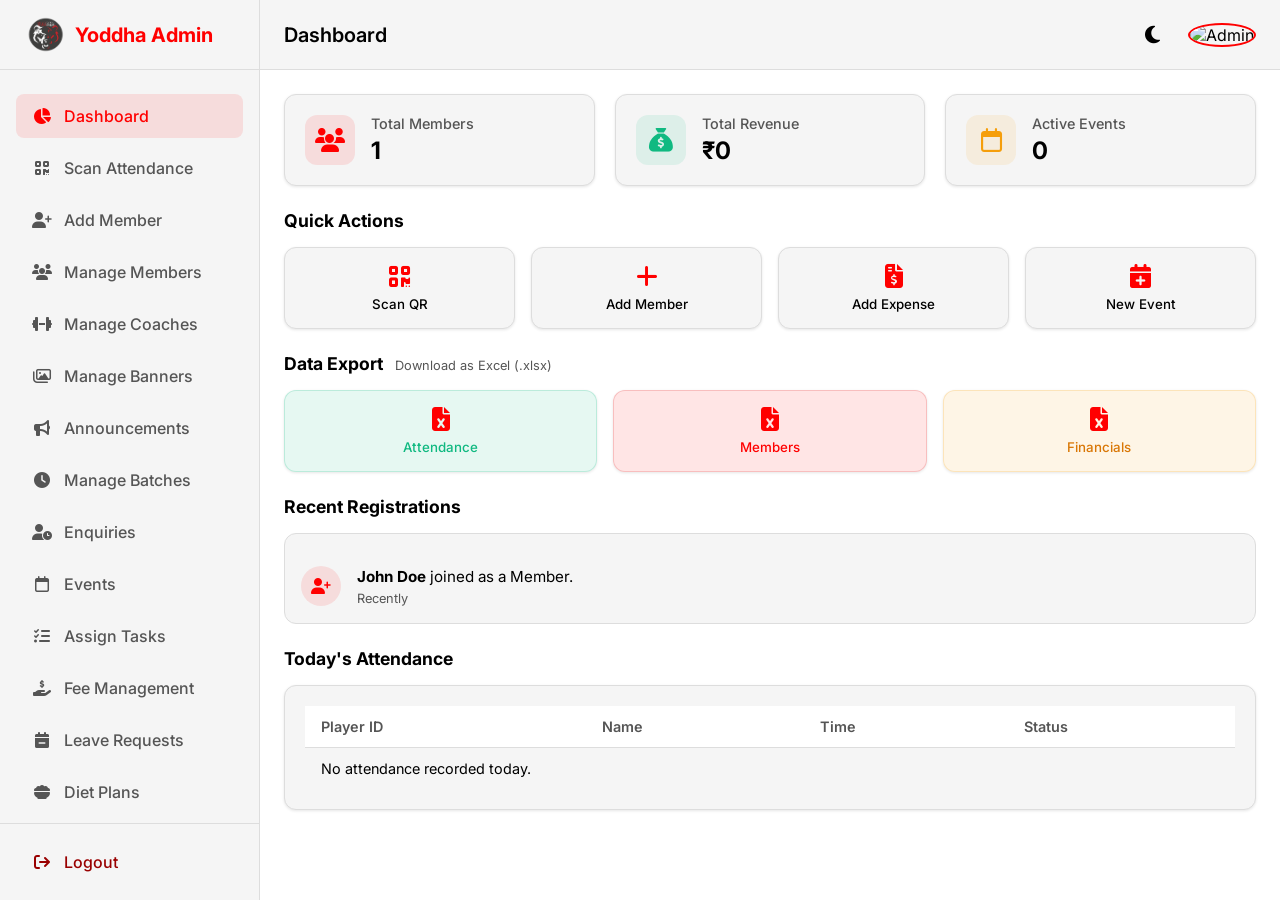
==== commit df4a560e: "Add files via upload" ====
--- a/admin-dashboard.html
+++ b/admin-dashboard.html
@@ -7,6 +7,8 @@
     <link href="https://fonts.googleapis.com/css2?family=Inter:wght@300;400;500;600;700&display=swap" rel="stylesheet">
     <link rel="stylesheet" href="https://cdnjs.cloudflare.com/ajax/libs/font-awesome/6.4.0/css/all.min.css">
     <link rel="stylesheet" href="dashboard.css">
+    <!-- SheetJS for Excel Exports -->
+    <script src="https://cdnjs.cloudflare.com/ajax/libs/xlsx/0.18.5/xlsx.full.min.js"></script>
 </head>
 <body>
     <div class="sidebar" id="sidebar">
@@ -36,6 +38,7 @@
             </a>
             <a href="#" class="nav-item" id="openDietPlansNav"><i class="fa-solid fa-bowl-food"></i> Diet Plans</a>
             <hr style="border-color: var(--border); margin: 0.5rem 0;">
+            <a href="#" class="nav-item" id="openFinanceNav"><i class="fa-solid fa-vault"></i> Finance & Analytics</a>
             <a href="#" class="nav-item" id="openTrainingMonitorNav"><i class="fa-solid fa-dumbbell"></i> Training Monitor</a>
             <a href="#" class="nav-item" id="openSkillEvalNav"><i class="fa-solid fa-star"></i> Skill Evaluation</a>
             <a href="#" class="nav-item" id="openReportsNav"><i class="fa-solid fa-chart-bar"></i> Progress Reports</a>
@@ -123,8 +126,17 @@
                 <div class="actions-grid">
                     <button class="action-btn" id="openScannerBtn"><i class="fa-solid fa-qrcode"></i> Scan QR</button>
                     <button class="action-btn" id="openAddMemberBtn"><i class="fa-solid fa-plus"></i> Add Member</button>
+                    <button class="action-btn" id="openAddExpenseBtn"><i class="fa-solid fa-file-invoice-dollar"></i> Add Expense</button>
                     <button class="action-btn" id="openNewEventBtn"><i class="fa-solid fa-calendar-plus"></i> New Event</button>
-                    <button class="action-btn" id="openAnnounceBtn"><i class="fa-solid fa-bullhorn"></i> Announce</button>
+                </div>
+            </div>
+            
+            <div class="quick-actions" style="margin-top:1.5rem;">
+                <h3 class="section-title">Data Export <span style="font-size:0.8rem;color:var(--text-muted);font-weight:normal;margin-left:0.5rem;">Download as Excel (.xlsx)</span></h3>
+                <div class="actions-grid" style="grid-template-columns: repeat(auto-fit, minmax(130px, 1fr));">
+                    <button class="action-btn" id="exportAttendanceBtn" style="background:var(--success-light);color:var(--success);border-color:rgba(16,185,129,0.2);"><i class="fa-solid fa-file-excel"></i> Attendance</button>
+                    <button class="action-btn" id="exportMembersBtn" style="background:var(--primary-light);color:var(--primary);border-color:rgba(220,38,38,0.2);"><i class="fa-solid fa-file-excel"></i> Members</button>
+                    <button class="action-btn" id="exportFinancialsBtn" style="background:rgba(245,158,11,0.1);color:#d97706;border-color:rgba(245,158,11,0.2);"><i class="fa-solid fa-file-excel"></i> Financials</button>
                 </div>
             </div>
             
@@ -256,16 +268,6 @@
 
                 <div style="display: flex; gap: 1rem; flex-wrap: wrap; margin-bottom: 1rem;">
                     <div class="form-group" style="flex: 1; min-width: 150px; margin-bottom: 0;">
-                        <label for="newMemberPlan" style="display: block; font-weight: 500; margin-bottom: 0.5rem; font-size: 0.9rem;">Fees Plan</label>
-                        <select id="newMemberPlan" required style="width: 100%; padding: 0.875rem; border: 1px solid var(--border); border-radius: 12px; background: var(--surface-light); color: var(--text-dark); font-size: 1rem; appearance: none;">
-                            <option value="">Select Plan...</option>
-                            <option value="Monthly">Monthly</option>
-                            <option value="Quarterly">Quarterly</option>
-                            <option value="Half-Yearly">Half-Yearly</option>
-                            <option value="Yearly">Yearly</option>
-                        </select>
-                    </div>
-                    <div class="form-group" style="flex: 1; min-width: 150px; margin-bottom: 0;">
                         <label for="newMemberAddons" style="display: block; font-weight: 500; margin-bottom: 0.5rem; font-size: 0.9rem;">Extra Add-ons</label>
                         <input type="text" id="newMemberAddons" placeholder="e.g. Diet Plan, Locker" style="width: 100%; padding: 0.875rem; border: 1px solid var(--border); border-radius: 12px; background: var(--surface-light); color: var(--text-dark); font-size: 1rem;">
                     </div>
@@ -273,12 +275,12 @@
 
                 <div style="display: flex; gap: 1rem; flex-wrap: wrap; margin-bottom: 1rem;">
                     <div class="form-group" style="flex: 1; min-width: 120px; margin-bottom: 0;">
-                        <label style="display: block; font-weight: 500; margin-bottom: 0.5rem; font-size: 0.9rem;">Enrollment Fee (₹)</label>
-                        <input type="number" id="newMemberEnrollmentFee" readonly placeholder="Auto-fills" style="width: 100%; padding: 0.875rem; border: 1px solid var(--border); border-radius: 12px; background: var(--border); color: var(--text-dark); font-size: 1rem; cursor: not-allowed;">
+                        <label for="newMemberEnrollmentFee" style="display: block; font-weight: 500; margin-bottom: 0.5rem; font-size: 0.9rem;">Enrollment Fee (₹)</label>
+                        <input type="number" id="newMemberEnrollmentFee" placeholder="e.g. 1000" min="0" style="width: 100%; padding: 0.875rem; border: 1px solid var(--border); border-radius: 12px; background: var(--surface-light); color: var(--text-dark); font-size: 1rem;">
                     </div>
                     <div class="form-group" style="flex: 1; min-width: 120px; margin-bottom: 0;">
-                        <label style="display: block; font-weight: 500; margin-bottom: 0.5rem; font-size: 0.9rem;">Monthly Fee (₹)</label>
-                        <input type="number" id="newMemberMonthlyFee" readonly placeholder="Auto-fills" style="width: 100%; padding: 0.875rem; border: 1px solid var(--border); border-radius: 12px; background: var(--border); color: var(--text-dark); font-size: 1rem; cursor: not-allowed;">
+                        <label for="newMemberMonthlyFee" style="display: block; font-weight: 500; margin-bottom: 0.5rem; font-size: 0.9rem;">Monthly Fee (₹)</label>
+                        <input type="number" id="newMemberMonthlyFee" placeholder="e.g. 2000" min="0" style="width: 100%; padding: 0.875rem; border: 1px solid var(--border); border-radius: 12px; background: var(--surface-light); color: var(--text-dark); font-size: 1rem;">
                     </div>
                     <div class="form-group" style="flex: 1; min-width: 120px; margin-bottom: 0;">
                         <label for="newMemberDiscount" style="display: block; font-weight: 500; margin-bottom: 0.5rem; font-size: 0.9rem;">Discount (₹)</label>
@@ -773,6 +775,9 @@
                 <h4 id="adminProfileName" class="font-weight-bold" style="font-size: 1.25rem;">Player Name</h4>
                 <p id="adminProfileId" class="text-muted" style="margin-top: 5px;">CLUB-PLAYER-0000</p>
                 <p id="adminProfileMobile" class="text-muted" style="margin-top: 0;"><i class="fa-solid fa-phone" style="font-size: 0.8rem;"></i> <span id="adminProfilePhoneNum"></span></p>
+
+                <!-- Social Media Contact Buttons -->
+                <div id="adminSocialLinks" style="display:flex;gap:0.5rem;justify-content:center;flex-wrap:wrap;margin-bottom:0.5rem;"></div>
             </div>
 
             <div class="profile-details" style="background: var(--bg-light); padding: 1rem; border-radius: var(--radius); border: 1px solid var(--border);">
@@ -1301,6 +1306,14 @@
                         <input type="number" id="chalTarget" placeholder="e.g. 1000" min="1" required>
                     </div>
                 </div>
+                <div style="margin-bottom:1rem;">
+                    <div class="tp-input-group" style="position:relative;">
+                        <label style="display:flex;align-items:center;gap:0.4rem;">
+                            <i class="fa-solid fa-gift" style="color:#f59e0b;"></i> Reward (Optional)
+                        </label>
+                        <input type="text" id="chalReward" placeholder="e.g. Free T-shirt · Certificate of Excellence · Extra Session">
+                    </div>
+                </div>
                 <div id="chalFormMsg" style="display:none;margin-bottom:0.75rem;padding:0.75rem;border-radius:8px;font-size:0.875rem;text-align:center;"></div>
                 <button type="submit" class="btn btn-primary btn-full"><i class="fa-solid fa-plus"></i> Create Challenge</button>
             </form>
@@ -1345,5 +1358,147 @@
         </div>
     </div>
 
+    <!-- ===== FINANCE & ANALYTICS MODAL ===== -->
+    <div class="qr-modal" id="adminFinanceModal">
+        <div class="qr-modal-content" style="max-width: 900px; width: 95%;">
+            <span class="close-modal" id="closeAdminFinanceModal">&times;</span>
+            <h3 class="section-title text-center mt-0" style="display:flex;align-items:center;justify-content:center;gap:0.5rem;">
+                <i class="fa-solid fa-vault" style="color:var(--primary);"></i> Finance & Analytics
+            </h3>
+            <p class="text-center text-muted mb-3" style="font-size:0.88rem;">Track revenue, expenses, and overall club profitability.</p>
+
+            <!-- Time Filters -->
+            <div style="display:flex;gap:0.5rem;overflow-x:auto;padding-bottom:0.5rem;margin-bottom:1rem;border-bottom:1px solid var(--border);">
+                <button class="finance-filter-btn active" data-filter="today" style="padding:0.4rem 1rem;border:1px solid var(--primary);background:var(--primary);color:white;border-radius:20px;font-size:0.85rem;font-weight:600;cursor:pointer;white-space:nowrap;">Today</button>
+                <button class="finance-filter-btn" data-filter="week" style="padding:0.4rem 1rem;border:1px solid var(--border);background:var(--bg-light);color:var(--text-dark);border-radius:20px;font-size:0.85rem;font-weight:600;cursor:pointer;white-space:nowrap;">This Week</button>
+                <button class="finance-filter-btn" data-filter="month" style="padding:0.4rem 1rem;border:1px solid var(--border);background:var(--bg-light);color:var(--text-dark);border-radius:20px;font-size:0.85rem;font-weight:600;cursor:pointer;white-space:nowrap;">This Month</button>
+                <button class="finance-filter-btn" data-filter="year" style="padding:0.4rem 1rem;border:1px solid var(--border);background:var(--bg-light);color:var(--text-dark);border-radius:20px;font-size:0.85rem;font-weight:600;cursor:pointer;white-space:nowrap;">This Year</button>
+                <div style="display:flex;align-items:center;gap:0.4rem;margin-left:auto;">
+                    <input type="date" id="financeCustomStart" style="padding:0.3rem;border:1px solid var(--border);border-radius:6px;font-size:0.8rem;">
+                    <span class="text-muted">to</span>
+                    <input type="date" id="financeCustomEnd" style="padding:0.3rem;border:1px solid var(--border);border-radius:6px;font-size:0.8rem;">
+                    <button id="financeCustomApplyBtn" style="padding:0.35rem 0.8rem;background:var(--text-dark);color:white;border:none;border-radius:6px;font-size:0.8rem;cursor:pointer;">Apply</button>
+                </div>
+            </div>
+
+            <!-- Summary Cards -->
+            <div style="display:grid;grid-template-columns:repeat(auto-fit, minmax(200px, 1fr));gap:1rem;margin-bottom:1.5rem;">
+                <!-- Revenue -->
+                <div style="background:var(--success-light);border:1px solid rgba(16,185,129,0.2);border-radius:12px;padding:1.25rem;">
+                    <div style="display:flex;align-items:center;gap:0.75rem;margin-bottom:0.5rem;">
+                        <div style="width:36px;height:36px;border-radius:50%;background:rgba(16,185,129,0.15);display:flex;align-items:center;justify-content:center;color:#059669;">
+                            <i class="fa-solid fa-arrow-trend-up"></i>
+                        </div>
+                        <h4 style="margin:0;font-size:0.9rem;color:#059669;">Total Revenue</h4>
+                    </div>
+                    <h2 style="margin:0;font-size:1.8rem;color:#065f46;" id="financeSummaryRev">₹0</h2>
+                </div>
+                <!-- Expenses -->
+                <div style="background:rgba(239,68,68,0.05);border:1px solid rgba(239,68,68,0.2);border-radius:12px;padding:1.25rem;">
+                    <div style="display:flex;align-items:center;gap:0.75rem;margin-bottom:0.5rem;">
+                        <div style="width:36px;height:36px;border-radius:50%;background:rgba(239,68,68,0.15);display:flex;align-items:center;justify-content:center;color:#dc2626;">
+                            <i class="fa-solid fa-arrow-trend-down"></i>
+                        </div>
+                        <h4 style="margin:0;font-size:0.9rem;color:#dc2626;">Total Expenses</h4>
+                    </div>
+                    <h2 style="margin:0;font-size:1.8rem;color:#991b1b;" id="financeSummaryExp">₹0</h2>
+                </div>
+                <!-- Profit -->
+                <div style="background:var(--primary-light);border:1px solid rgba(220,38,38,0.2);border-radius:12px;padding:1.25rem;">
+                    <div style="display:flex;align-items:center;gap:0.75rem;margin-bottom:0.5rem;">
+                        <div style="width:36px;height:36px;border-radius:50%;background:rgba(220,38,38,0.15);display:flex;align-items:center;justify-content:center;color:var(--primary);">
+                            <i class="fa-solid fa-scale-balanced"></i>
+                        </div>
+                        <h4 style="margin:0;font-size:0.9rem;color:var(--primary);">Net Profit</h4>
+                    </div>
+                    <h2 style="margin:0;font-size:1.8rem;color:#991b1b;" id="financeSummaryProfit">₹0</h2>
+                </div>
+            </div>
+
+            <!-- Table -->
+            <div class="table-responsive" style="max-height: 350px; overflow-y: auto; border: 1px solid var(--border); border-radius: 8px;">
+                <table class="table" style="margin:0;">
+                    <thead style="position:sticky;top:0;background:var(--bg-light);z-index:1;">
+                        <tr>
+                            <th>Date</th>
+                            <th>Description</th>
+                            <th>Category / Type</th>
+                            <th class="text-right">Amount</th>
+                            <th class="text-center">Action</th>
+                        </tr>
+                    </thead>
+                    <tbody id="financeDataTableBody">
+                        <!-- Populated via JS -->
+                    </tbody>
+                </table>
+            </div>
+            
+            <div style="text-align:right;margin-top:1rem;">
+                <button class="btn btn-primary" id="financeModalExportBtn"><i class="fa-solid fa-file-excel"></i> Export Filtered Data</button>
+            </div>
+        </div>
+    </div>
+
+    <!-- ===== ADD EXPENSE MODAL ===== -->
+    <div class="qr-modal" id="adminAddExpenseModal">
+        <div class="qr-modal-content" style="max-width: 500px; width: 95%;">
+            <span class="close-modal" id="closeAdminAddExpenseModal">&times;</span>
+            <h3 class="section-title text-center mt-0" style="display:flex;align-items:center;justify-content:center;gap:0.5rem;">
+                <i class="fa-solid fa-file-invoice-dollar" style="color:var(--primary);"></i> Add Expense
+            </h3>
+            <p class="text-center text-muted mb-3" style="font-size:0.88rem;">Record a new club expense or outgoing payment.</p>
+
+            <form id="adminAddExpenseForm" style="background:var(--bg-light);border:1px solid var(--border);border-radius:12px;padding:1.25rem;margin-bottom:1rem;">
+                <div class="tp-input-group" style="margin-bottom:1rem;">
+                    <label>Expense Title / Description</label>
+                    <input type="text" id="expenseTitle" placeholder="e.g. Electricity Bill, New Gloves" required style="width:100%;padding:0.75rem;border:1px solid var(--border);border-radius:8px;">
+                </div>
+                <div style="display:flex;gap:1rem;margin-bottom:1rem;">
+                    <div class="tp-input-group" style="flex:1;">
+                        <label>Amount (₹)</label>
+                        <input type="number" id="expenseAmount" placeholder="e.g. 1500" required min="1" step="any" style="width:100%;padding:0.75rem;border:1px solid var(--border);border-radius:8px;">
+                    </div>
+                    <div class="tp-input-group" style="flex:1;">
+                        <label>Date</label>
+                        <input type="date" id="expenseDate" required style="width:100%;padding:0.75rem;border:1px solid var(--border);border-radius:8px;">
+                    </div>
+                </div>
+                <div class="tp-input-group" style="margin-bottom:1rem;">
+                    <label>Category</label>
+                    <select id="expenseCategory" required style="width:100%;padding:0.75rem;border:1px solid var(--border);border-radius:8px;background:var(--surface-light);color:var(--text-dark);">
+                        <option value="">Select Category...</option>
+                        <option value="Rent/Mortgage">Rent/Mortgage</option>
+                        <option value="Utilities">Utilities (Water, Electricity)</option>
+                        <option value="Equipment">Equipment & Gear</option>
+                        <option value="Staff/Wages">Staff / Wages</option>
+                        <option value="Marketing">Marketing / Ads</option>
+                        <option value="Maintenance">Maintenance / Repairs</option>
+                        <option value="Other">Other Miscellaneous</option>
+                    </select>
+                </div>
+                <div class="tp-input-group" style="margin-bottom:1.5rem;">
+                    <label>Notes (Optional)</label>
+                    <textarea id="expenseNotes" rows="2" placeholder="Additional details..." style="width:100%;padding:0.75rem;border:1px solid var(--border);border-radius:8px;resize:vertical;"></textarea>
+                </div>
+                
+                <div id="expenseFormMsg" style="display:none;margin-bottom:0.75rem;padding:0.75rem;border-radius:8px;font-size:0.875rem;text-align:center;"></div>
+                <button type="submit" class="btn btn-primary btn-full"><i class="fa-solid fa-check"></i> Save Expense</button>
+            </form>
+        </div>
+    </div>
+
+    <!-- Error Catcher Script -->
+    <script>
+        window.addEventListener('error', function(e) {
+            let errDiv = document.getElementById('debug-error-banner');
+            if (!errDiv) {
+                errDiv = document.createElement('div');
+                errDiv.id = 'debug-error-banner';
+                errDiv.style.cssText = 'position:fixed;top:0;left:0;width:100%;background:red;color:white;z-index:999999;padding:10px;font-family:monospace;font-size:14px;';
+                document.body.prepend(errDiv);
+            }
+            errDiv.innerHTML += `<b>JS Error:</b> ${e.message} at ${e.filename}:${e.lineno}<br>`;
+        });
+    </script>
 </body>
 </html>
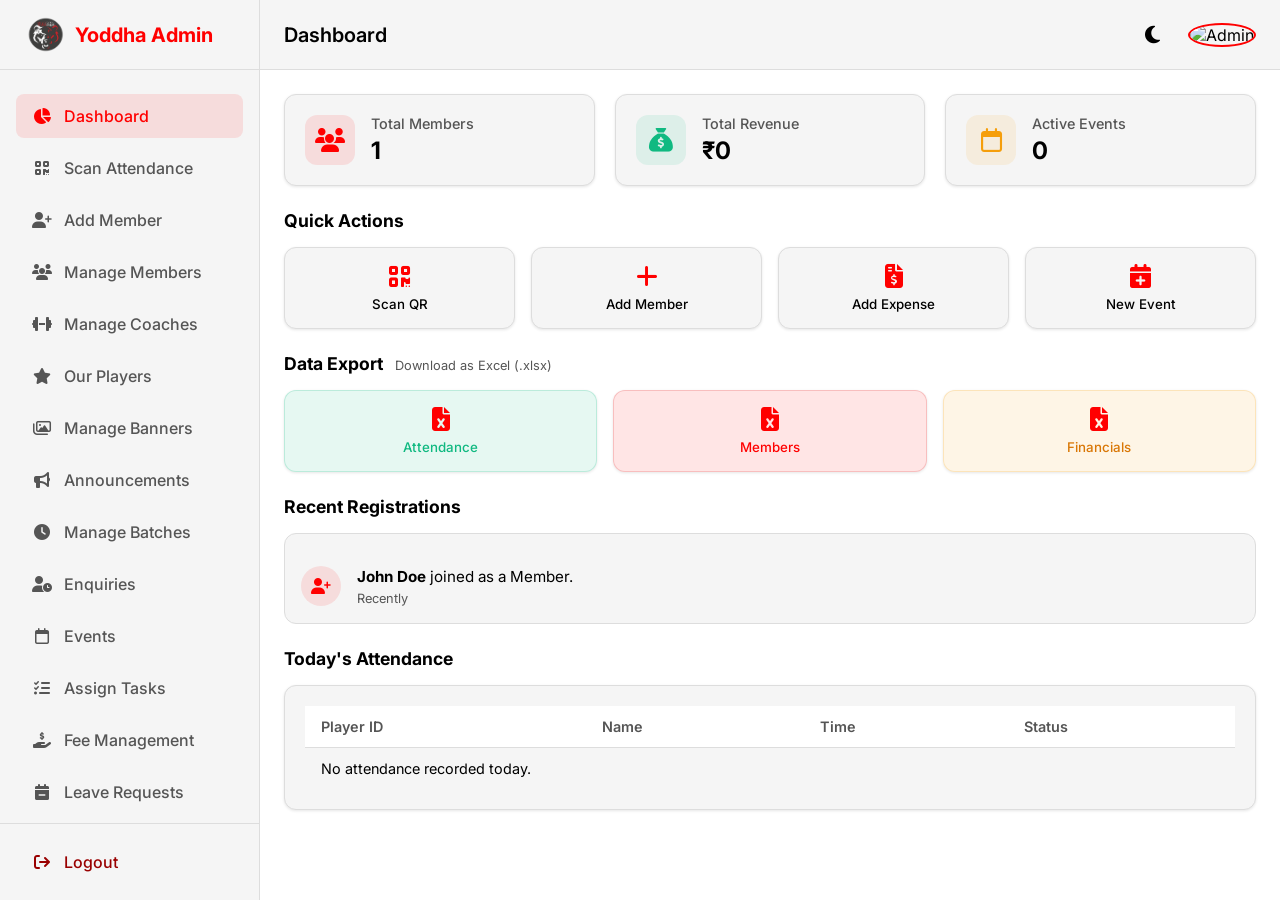
==== commit bc3c4153: "Add files via upload" ====
--- a/admin-dashboard.html
+++ b/admin-dashboard.html
@@ -25,6 +25,7 @@
             <a href="#" class="nav-item" id="openAddMemberNav"><i class="fa-solid fa-user-plus"></i> Add Member</a>
             <a href="#" class="nav-item" id="openManageMembersNav"><i class="fa-solid fa-users"></i> Manage Members</a>
             <a href="#" class="nav-item" id="openManageCoachesNav"><i class="fa-solid fa-dumbbell"></i> Manage Coaches</a>
+            <a href="#" class="nav-item" id="openManageOurPlayersNav"><i class="fa-solid fa-star"></i> Our Players</a>
             <a href="#" class="nav-item" id="openManageBannersNav"><i class="fa-regular fa-images"></i> Manage Banners</a>
             <a href="#" class="nav-item" id="openManageAnnouncementsNav"><i class="fa-solid fa-bullhorn"></i> Announcements</a>
             <a href="#" class="nav-item" id="openManageBatchesNav"><i class="fa-solid fa-clock"></i> Manage Batches</a>
@@ -297,7 +298,7 @@
                     </div>
                     <div class="form-group" style="flex: 1; min-width: 200px; margin-bottom: 0;">
                         <label for="newMemberPhoto" style="display: block; font-weight: 500; margin-bottom: 0.5rem; font-size: 0.9rem;">Profile Photo</label>
-                        <input type="file" id="newMemberPhoto" accept="image/*" style="width: 100%; padding: 0.875rem; border: 1px solid var(--border); border-radius: 12px; background: white; color: var(--text-dark); font-size: 1rem;">
+                        <input type="file" id="newMemberPhoto" accept="image/*" style="width: 100%; padding: 0.875rem; border: 1px solid var(--border); border-radius: 12px; background: var(--bg-light); color: var(--text-dark); font-size: 1rem;">
                     </div>
                 </div>
                 
@@ -316,6 +317,7 @@
             <div class="mb-3" style="display: flex; gap: 0.5rem; justify-content: center; flex-wrap: wrap;" id="memberFilters">
                 <button class="btn btn-sm btn-primary filter-btn active" data-filter="All">All Members</button>
                 <button class="btn btn-sm btn-outline-primary filter-btn" data-filter="Live">Live Members</button>
+                <button class="btn btn-sm btn-outline-primary filter-btn" data-filter="Expiring Soon">Expiring Soon</button>
                 <button class="btn btn-sm btn-outline-primary filter-btn" data-filter="Expired">Expired Members</button>
                 <button class="btn btn-sm btn-outline-primary filter-btn" data-filter="Left">Left Members</button>
             </div>
@@ -387,7 +389,7 @@
                 <h4 style="margin-bottom: 1rem; font-size: 1rem;">Add New Banner</h4>
                 <div style="display: flex; gap: 1rem; flex-wrap: wrap;">
                     <div class="form-group" style="flex: 1; min-width: 200px; margin-bottom: 0;">
-                        <input type="file" id="newBannerImage" accept="image/*" style="width: 100%; padding: 0.75rem; border: 1px solid var(--border); border-radius: 8px; background: white;" title="Upload Image File">
+                        <input type="file" id="newBannerImage" accept="image/*" style="width: 100%; padding: 0.75rem; border: 1px solid var(--border); border-radius: 8px; background: var(--bg-light); color: var(--text-dark);" title="Upload Image File">
                     </div>
                     <div style="display: flex; align-items: center; justify-content: center; padding: 0.5rem; color: var(--text-light); font-weight: 500;">OR</div>
                     <div class="form-group" style="flex: 1; min-width: 200px; margin-bottom: 0;">
@@ -444,7 +446,7 @@
                         <input type="text" id="newAnnTitle" placeholder="Announcement Title" required style="width: 100%; padding: 0.75rem; border: 1px solid var(--border); border-radius: 8px;">
                     </div>
                     <div class="form-group" style="flex: 1; min-width: 150px; margin-bottom: 0;">
-                        <select id="newAnnAudience" required style="width: 100%; padding: 0.75rem; border: 1px solid var(--border); border-radius: 8px; appearance: none; background: white;">
+                        <select id="newAnnAudience" required style="width: 100%; padding: 0.75rem; border: 1px solid var(--border); border-radius: 8px; appearance: none; background: var(--bg-light); color: var(--text-dark);">
                             <option value="">Select Target Audience...</option>
                             <option value="All Members">All Members</option>
                             <option value="Expired Members">Expired Members</option>
@@ -460,7 +462,7 @@
                 <div style="display: flex; gap: 1rem; align-items: flex-end; flex-wrap: wrap;">
                     <div class="form-group" style="flex: 2; margin-bottom: 0;">
                         <label for="newAnnImage" style="display: block; font-weight: 500; font-size: 0.8rem; margin-bottom: 0.5rem;">Attach Photo/Banner (Optional)</label>
-                        <input type="file" id="newAnnImage" accept="image/*" style="width: 100%; padding: 0.65rem; border: 1px solid var(--border); border-radius: 8px; background: white; font-size: 0.9rem;">
+                        <input type="file" id="newAnnImage" accept="image/*" style="width: 100%; padding: 0.65rem; border: 1px solid var(--border); border-radius: 8px; background: var(--bg-light); color: var(--text-dark); font-size: 0.9rem;">
                     </div>
                     <div style="flex: 1; min-width: 120px;">
                         <button type="submit" class="btn btn-primary" style="width: 100%;"><i class="fa-solid fa-paper-plane"></i> Post</button>
@@ -513,7 +515,7 @@
                 <div style="display: flex; gap: 1rem; flex-wrap: wrap; margin-bottom: 1rem; align-items: center;">
                     <div class="form-group" style="flex: 1; min-width: 200px; margin-bottom: 0;">
                         <label style="display: block; font-weight: 500; font-size: 0.8rem; margin-bottom: 0.5rem;">Event Banner (Mandatory)</label>
-                        <input type="file" id="newEventBanner" accept="image/*" required style="width: 100%; padding: 0.65rem; border: 1px solid var(--border); border-radius: 8px; background: white; font-size: 0.9rem;">
+                        <input type="file" id="newEventBanner" accept="image/*" required style="width: 100%; padding: 0.65rem; border: 1px solid var(--border); border-radius: 8px; background: var(--bg-light); color: var(--text-dark); font-size: 0.9rem;">
                     </div>
                     <div style="flex: 1; display: flex; gap: 1rem; align-items: center;">
                         <label style="display: flex; align-items: center; gap: 0.5rem; cursor: pointer;">
@@ -526,7 +528,7 @@
                 <div id="extendedPaymentDetails" style="display: none; gap: 1rem; flex-wrap: wrap; margin-bottom: 1rem; padding: 1rem; background: var(--surface-light); border-radius: 8px; border: 1px dashed var(--border);">
                     <div class="form-group" style="flex: 1; min-width: 200px; margin-bottom: 0;">
                         <label style="display: block; font-weight: 500; font-size: 0.8rem; margin-bottom: 0.5rem;">Payment QR Code (Optional)</label>
-                        <input type="file" id="newEventPaymentQr" accept="image/*" style="width: 100%; padding: 0.65rem; border: 1px solid var(--border); border-radius: 8px; background: white; font-size: 0.9rem;">
+                        <input type="file" id="newEventPaymentQr" accept="image/*" style="width: 100%; padding: 0.65rem; border: 1px solid var(--border); border-radius: 8px; background: var(--bg-light); color: var(--text-dark); font-size: 0.9rem;">
                     </div>
                     <div class="form-group" style="flex: 1; min-width: 200px; margin-bottom: 0;">
                         <label style="display: block; font-weight: 500; font-size: 0.8rem; margin-bottom: 0.5rem;">UPI ID (Optional)</label>
@@ -537,7 +539,10 @@
                 <button type="submit" class="btn btn-primary btn-full"><i class="fa-solid fa-plus"></i> Create Event</button>
             </form>
             
-            <h4 style="margin-top: 1.5rem; margin-bottom: 1rem; font-size: 1.1rem; border-bottom: 2px solid var(--border); padding-bottom: 0.5rem;">Active Events</h4>
+            <div style="display: flex; gap: 0.5rem; margin-top: 1.5rem; margin-bottom: 1rem; border-bottom: 2px solid var(--border); padding-bottom: 0.5rem;">
+                <button class="btn btn-sm btn-primary event-tab-btn active" data-tab="upcoming">Upcoming Events</button>
+                <button class="btn btn-sm btn-outline-primary event-tab-btn" data-tab="past">Past Events</button>
+            </div>
             <div class="table-responsive" style="max-height: 350px; overflow-y: auto;">
                 <table class="table" id="allEventsTable">
                     <thead>
@@ -647,7 +652,7 @@
                 <div style="display: flex; gap: 1rem; flex-wrap: wrap;">
                     <div class="form-group" style="flex: 2; min-width: 200px; margin-bottom: 0;">
                         <label for="paymentMemberId" style="display: block; font-weight: 500; margin-bottom: 0.5rem; font-size: 0.8rem;">Select Member</label>
-                        <select id="paymentMemberId" required style="width: 100%; padding: 0.75rem; border: 1px solid var(--border); border-radius: 8px; appearance: none; background: white;">
+                        <select id="paymentMemberId" required style="width: 100%; padding: 0.75rem; border: 1px solid var(--border); border-radius: 8px; appearance: none; background: var(--bg-light); color: var(--text-dark);">
                             <option value="">Select Member...</option>
                         </select>
                     </div>
@@ -659,14 +664,14 @@
                 <div style="display: flex; gap: 1rem; flex-wrap: wrap; margin-top: 1rem;">
                     <div class="form-group" style="flex: 1; min-width: 150px; margin-bottom: 0;">
                         <label for="paymentType" style="display: block; font-weight: 500; margin-bottom: 0.5rem; font-size: 0.8rem;">Payment Type</label>
-                        <select id="paymentType" required style="width: 100%; padding: 0.75rem; border: 1px solid var(--border); border-radius: 8px; appearance: none; background: white;">
+                        <select id="paymentType" required style="width: 100%; padding: 0.75rem; border: 1px solid var(--border); border-radius: 8px; appearance: none; background: var(--bg-light); color: var(--text-dark);">
                             <option value="Monthly">Monthly/Routine Fee</option>
                             <option value="Enrollment">Enrollment Fee (One-time)</option>
                         </select>
                     </div>
                     <div class="form-group" style="flex: 1; min-width: 150px; margin-bottom: 0;">
                         <label for="paymentMethod" style="display: block; font-weight: 500; margin-bottom: 0.5rem; font-size: 0.8rem;">Payment Method</label>
-                        <select id="paymentMethod" required style="width: 100%; padding: 0.75rem; border: 1px solid var(--border); border-radius: 8px; appearance: none; background: white;">
+                        <select id="paymentMethod" required style="width: 100%; padding: 0.75rem; border: 1px solid var(--border); border-radius: 8px; appearance: none; background: var(--bg-light); color: var(--text-dark);">
                             <option value="Cash">Cash</option>
                             <option value="UPI">UPI</option>
                             <option value="Card">Card</option>
@@ -776,6 +781,19 @@
                 <p id="adminProfileId" class="text-muted" style="margin-top: 5px;">CLUB-PLAYER-0000</p>
                 <p id="adminProfileMobile" class="text-muted" style="margin-top: 0;"><i class="fa-solid fa-phone" style="font-size: 0.8rem;"></i> <span id="adminProfilePhoneNum"></span></p>
 
+                <!-- Expiry Countdown Badge -->
+                <div id="adminProfileExpiryCountdown" style="display: none; margin-bottom: 1rem;">
+                    <span style="background: var(--primary); color: white; padding: 0.4rem 0.8rem; border-radius: 20px; font-size: 0.85rem; font-weight: 700; box-shadow: 0 2px 8px rgba(220,38,38,0.3);">
+                        <i class="fa-solid fa-clock"></i> <span id="adminProfileCountdownText"></span>
+                    </span>
+                </div>
+
+                <div style="display: flex; gap: 0.5rem; justify-content: center; margin-bottom: 1rem;">
+                    <button id="adminSendReminderBtn" class="btn btn-sm btn-outline-primary" style="border-radius: 20px; font-weight: 600; font-size: 0.8rem;">
+                        <i class="fa-solid fa-paper-plane"></i> Send Expiry Reminder
+                    </button>
+                </div>
+
                 <!-- Social Media Contact Buttons -->
                 <div id="adminSocialLinks" style="display:flex;gap:0.5rem;justify-content:center;flex-wrap:wrap;margin-bottom:0.5rem;"></div>
             </div>
@@ -815,21 +833,31 @@
                     <span class="text-muted font-weight-bold">Discount:</span>
                     <span id="adminProfileDiscount" class="font-weight-bold text-danger"></span>
                 </div>
+                <div style="display: flex; justify-content: space-between; margin-top: 0.75rem; padding-top: 0.75rem; border-top: 1px solid var(--border);">
+                    <span class="text-muted font-weight-bold">Expiry Date:</span>
+                    <span id="adminProfileExpiryDate" class="font-weight-bold text-dark"></span>
+                </div>
             </div>
 
             <!-- Documents Section -->
             <div class="profile-details mt-3" style="background: var(--bg-light); padding: 1rem; border-radius: var(--radius); border: 1px solid var(--border);">
-                <h5 style="margin-top: 0; margin-bottom: 0.75rem; font-size: 1rem; color: var(--text-dark);">Documents & PDF</h5>
+                <h5 style="margin-top: 0; margin-bottom: 0.75rem; font-size: 1rem; color: var(--text-dark);">Documents & Certificates</h5>
                 
-                <div id="adminProfileDocView" style="margin-bottom: 1rem; display: none;">
-                    <a id="adminProfileDocLink" href="#" download="Player_Document.pdf" class="btn btn-sm btn-outline" style="border-color: var(--primary); color: var(--primary); display: inline-flex; align-items: center; gap: 0.5rem;"><i class="fa-solid fa-file-pdf text-danger"></i> View / Download Document</a>
+                <!-- Document List Container -->
+                <div id="adminProfileDocList" style="margin-bottom: 1.25rem; display: flex; flex-direction: column; gap: 0.75rem;">
+                    <!-- Documents populated by JS -->
                 </div>
                 
-                <div id="adminProfileDocUpload">
-                    <label for="adminProfileDocFile" style="display: block; font-weight: 500; font-size: 0.8rem; margin-bottom: 0.5rem; color: var(--text-muted);">Upload or Replace Document (PDF/Image)</label>
+                <div id="adminProfileDocUpload" style="border-top: 1px solid var(--border); padding-top: 1rem;">
+                    <label style="display: block; font-weight: 500; font-size: 0.85rem; margin-bottom: 0.5rem; color: var(--text-dark);">Upload New Document</label>
+                    
+                    <div class="form-group" style="margin-bottom: 0.75rem;">
+                        <input type="text" id="adminProfileDocName" placeholder="Document Name (e.g. Aadhar Card, Medical Report)" style="width: 100%; padding: 0.65rem; border: 1px solid var(--border); border-radius: 8px; font-size: 0.85rem; background: var(--bg-light); color: var(--text-dark); border: 1px solid var(--border);">
+                    </div>
+                    
                     <div style="display: flex; gap: 0.5rem;">
-                        <input type="file" id="adminProfileDocFile" accept=".pdf,image/*" style="flex: 1; padding: 0.5rem; border: 1px solid var(--border); border-radius: 4px; background: white; font-size: 0.8rem;">
-                        <button id="adminProfileUploadBtn" class="btn btn-sm btn-primary" style="white-space: nowrap;">Upload</button>
+                        <input type="file" id="adminProfileDocFile" accept=".pdf,image/*" style="flex: 1; padding: 0.5rem; border: 1px solid var(--border); border-radius: 8px; background: var(--bg-light); color: var(--text-dark); font-size: 0.85rem;">
+                        <button id="adminProfileUploadBtn" class="btn btn-sm btn-primary" style="white-space: nowrap; border-radius: 8px; padding: 0 1rem;">Upload</button>
                     </div>
                     <small id="adminProfileUploadMsg" class="text-success mt-1" style="display: none;"></small>
                 </div>
@@ -1087,7 +1115,7 @@
 
                 <div style="margin-bottom:1.25rem;">
                     <label style="display:block;font-weight:600;font-size:0.82rem;margin-bottom:0.4rem;color:var(--text-dark);">Attach File (PDF / Image — Optional)</label>
-                    <input type="file" id="dietPlanFile" accept=".pdf,image/*" style="width:100%;padding:0.65rem;border:1px solid var(--border);border-radius:8px;background:white;font-size:0.9rem;">
+                    <input type="file" id="dietPlanFile" accept=".pdf,image/*" style="width:100%;padding:0.65rem;border:1px solid var(--border);border-radius:8px;background:var(--bg-light);color:var(--text-dark);font-size:0.9rem;">
                 </div>
 
                 <div id="dietPlanFormMsg" style="display:none;margin-bottom:0.75rem;padding:0.75rem;border-radius:8px;text-align:center;font-size:0.875rem;"></div>
@@ -1386,22 +1414,22 @@
                 <!-- Revenue -->
                 <div style="background:var(--success-light);border:1px solid rgba(16,185,129,0.2);border-radius:12px;padding:1.25rem;">
                     <div style="display:flex;align-items:center;gap:0.75rem;margin-bottom:0.5rem;">
-                        <div style="width:36px;height:36px;border-radius:50%;background:rgba(16,185,129,0.15);display:flex;align-items:center;justify-content:center;color:#059669;">
+                        <div style="width:36px;height:36px;border-radius:50%;background:rgba(16,185,129,0.15);display:flex;align-items:center;justify-content:center;color:var(--success);">
                             <i class="fa-solid fa-arrow-trend-up"></i>
                         </div>
-                        <h4 style="margin:0;font-size:0.9rem;color:#059669;">Total Revenue</h4>
-                    </div>
-                    <h2 style="margin:0;font-size:1.8rem;color:#065f46;" id="financeSummaryRev">₹0</h2>
+                        <h4 style="margin:0;font-size:0.9rem;color:var(--success);">Total Revenue</h4>
+                    </div>
+                    <h2 style="margin:0;font-size:1.8rem;color:var(--success);" id="financeSummaryRev">₹0</h2>
                 </div>
                 <!-- Expenses -->
                 <div style="background:rgba(239,68,68,0.05);border:1px solid rgba(239,68,68,0.2);border-radius:12px;padding:1.25rem;">
                     <div style="display:flex;align-items:center;gap:0.75rem;margin-bottom:0.5rem;">
-                        <div style="width:36px;height:36px;border-radius:50%;background:rgba(239,68,68,0.15);display:flex;align-items:center;justify-content:center;color:#dc2626;">
+                        <div style="width:36px;height:36px;border-radius:50%;background:rgba(239,68,68,0.15);display:flex;align-items:center;justify-content:center;color:var(--primary);">
                             <i class="fa-solid fa-arrow-trend-down"></i>
                         </div>
-                        <h4 style="margin:0;font-size:0.9rem;color:#dc2626;">Total Expenses</h4>
-                    </div>
-                    <h2 style="margin:0;font-size:1.8rem;color:#991b1b;" id="financeSummaryExp">₹0</h2>
+                        <h4 style="margin:0;font-size:0.9rem;color:var(--primary);">Total Expenses</h4>
+                    </div>
+                    <h2 style="margin:0;font-size:1.8rem;color:var(--primary);" id="financeSummaryExp">₹0</h2>
                 </div>
                 <!-- Profit -->
                 <div style="background:var(--primary-light);border:1px solid rgba(220,38,38,0.2);border-radius:12px;padding:1.25rem;">
@@ -1411,7 +1439,7 @@
                         </div>
                         <h4 style="margin:0;font-size:0.9rem;color:var(--primary);">Net Profit</h4>
                     </div>
-                    <h2 style="margin:0;font-size:1.8rem;color:#991b1b;" id="financeSummaryProfit">₹0</h2>
+                    <h2 style="margin:0;font-size:1.8rem;color:var(--success);" id="financeSummaryProfit">₹0</h2>
                 </div>
             </div>
 
@@ -1486,6 +1514,48 @@
             </form>
         </div>
     </div>
+    <!-- ===== MANAGE OUR PLAYERS MODAL ===== -->
+    <div class="qr-modal" id="manageOurPlayersModal">
+        <div class="qr-modal-content" style="max-width: 800px; width: 95%;">
+            <span class="close-modal" id="closeManageOurPlayersModal">&times;</span>
+            <h3 class="section-title text-center mt-0">Manage Our Players</h3>
+            <p class="text-center text-muted mb-3">Control the "Our Champions" section on the landing page.</p>
+
+            <form id="addOurPlayerForm" style="display: flex; flex-direction: column; gap: 1rem; margin-bottom: 2rem; background: var(--bg-light); padding: 1rem; border-radius: 12px; border: 1px solid var(--border);">
+                <div style="display: grid; grid-template-columns: 1fr 1fr; gap: 1rem;">
+                    <div class="tp-input-group">
+                        <label>Player Name</label>
+                        <input type="text" id="ourPlayerName" placeholder="e.g. John Wick" required style="width: 100%; padding: 0.6rem; border: 1px solid var(--border); border-radius: 8px;">
+                    </div>
+                    <div class="tp-input-group">
+                        <label>Achievement Title</label>
+                        <input type="text" id="ourPlayerAchievement" placeholder="e.g. State Level Winner" required style="width: 100%; padding: 0.6rem; border: 1px solid var(--border); border-radius: 8px;">
+                    </div>
+                </div>
+                <div class="tp-input-group">
+                    <label>Image URL (from Unsplash or direct link)</label>
+                    <input type="url" id="ourPlayerImageUrl" placeholder="https://example.com/photo.jpg" required style="width: 100%; padding: 0.6rem; border: 1px solid var(--border); border-radius: 8px;">
+                </div>
+                <button type="submit" class="btn btn-primary"><i class="fa-solid fa-plus"></i> Add Player to Section</button>
+            </form>
+
+            <div class="table-responsive">
+                <table class="table" id="ourPlayersTable">
+                    <thead>
+                        <tr>
+                            <th>Image</th>
+                            <th>Name</th>
+                            <th>Achievement</th>
+                            <th>Action</th>
+                        </tr>
+                    </thead>
+                    <tbody id="ourPlayersTableBody">
+                        <!-- Populated via JS -->
+                    </tbody>
+                </table>
+            </div>
+        </div>
+    </div>
 
     <!-- Error Catcher Script -->
     <script>
--- a/dashboard.css
+++ b/dashboard.css
@@ -320,6 +320,78 @@
 .activity-time { font-size: 0.8rem; color: var(--text-muted); }
 
 /* Player Dashboard Specific */
+.banner-section {
+    position: relative;
+    width: 100%;
+    height: 250px;
+    border-radius: var(--radius);
+    overflow: hidden;
+    margin-bottom: 1.5rem;
+    box-shadow: var(--shadow-md);
+    background: #000;
+}
+
+.carousel-track {
+    display: flex;
+    width: 100%;
+    height: 100%;
+    transition: transform 0.5s ease-in-out;
+}
+
+.slide {
+    flex: 0 0 100%;
+    height: 100%;
+    background-size: cover;
+    background-position: center;
+    position: relative;
+}
+
+.slide-content {
+    position: absolute;
+    bottom: 2rem;
+    left: 2rem;
+    color: white;
+    z-index: 2;
+    max-width: 80%;
+}
+
+.slide-content h2 {
+    font-size: 1.8rem;
+    margin-bottom: 0.5rem;
+    text-shadow: 0 2px 4px rgba(0,0,0,0.8);
+    font-weight: 700;
+}
+
+.slide-content p {
+    font-size: 1rem;
+    text-shadow: 0 1px 2px rgba(0,0,0,0.8);
+    color: rgba(255,255,255,0.9);
+}
+
+.carousel-dots {
+    position: absolute;
+    bottom: 1rem;
+    left: 50%;
+    transform: translateX(-50%);
+    display: flex;
+    gap: 0.5rem;
+    z-index: 10;
+}
+
+.dot {
+    width: 10px;
+    height: 10px;
+    border-radius: 50%;
+    background: rgba(255, 255, 255, 0.4);
+    cursor: pointer;
+    transition: all 0.3s ease;
+}
+
+.dot.active {
+    background: white;
+    transform: scale(1.2);
+}
+
 .welcome-banner {
     background: linear-gradient(135deg, var(--primary), var(--primary-hover));
     border-radius: var(--radius);
@@ -483,6 +555,7 @@
     border-radius: 8px;
     display: inline-block;
     border: 1px solid var(--border);
+    color: #000; /* Always black for QR text/labels inside */
 }
 
 .badge {
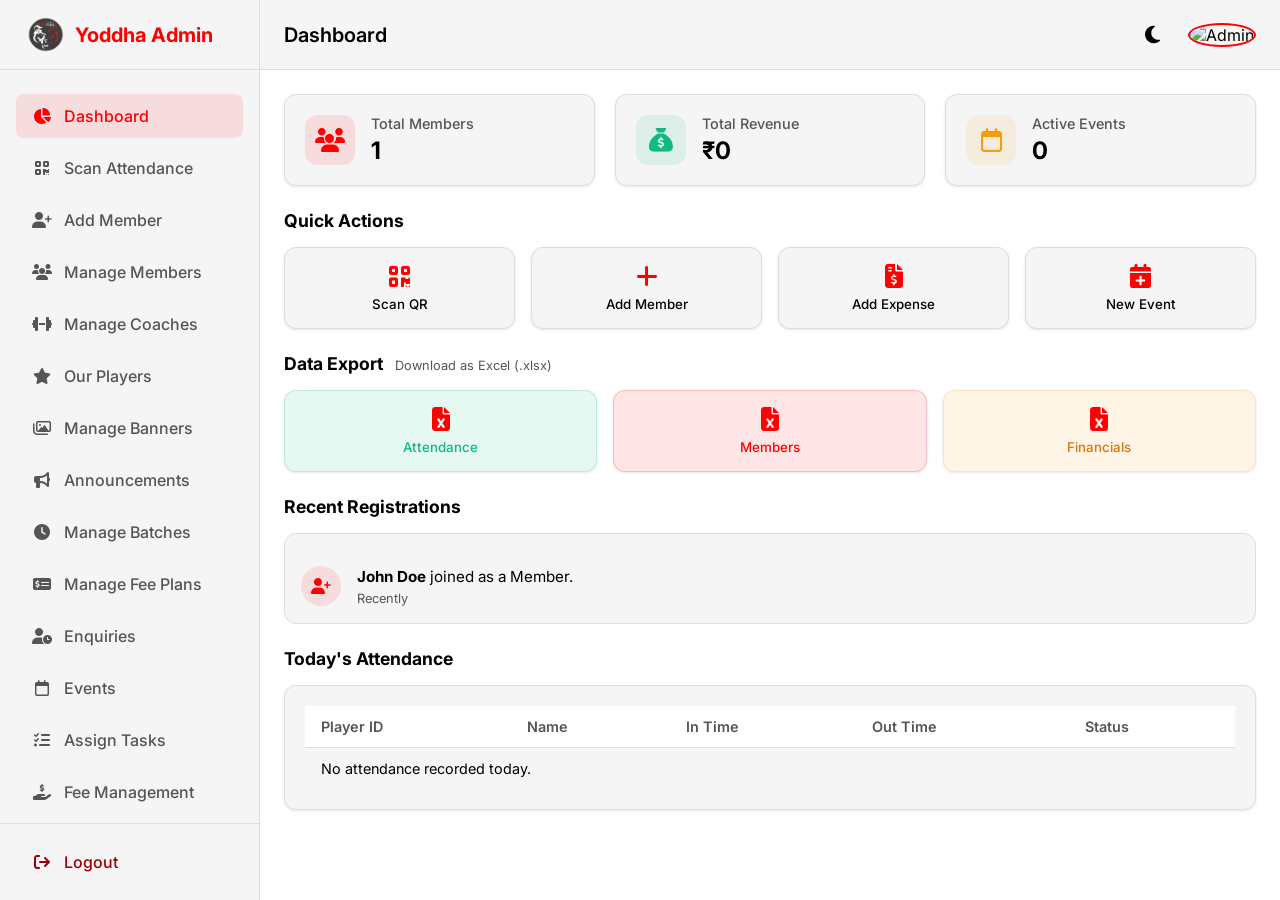
==== commit 2971c162: "Add files via upload" ====
--- a/admin-dashboard.html
+++ b/admin-dashboard.html
@@ -29,6 +29,7 @@
             <a href="#" class="nav-item" id="openManageBannersNav"><i class="fa-regular fa-images"></i> Manage Banners</a>
             <a href="#" class="nav-item" id="openManageAnnouncementsNav"><i class="fa-solid fa-bullhorn"></i> Announcements</a>
             <a href="#" class="nav-item" id="openManageBatchesNav"><i class="fa-solid fa-clock"></i> Manage Batches</a>
+            <a href="#" class="nav-item" id="openManageFeePlansNav"><i class="fa-solid fa-money-check-dollar"></i> Manage Fee Plans</a>
             <a href="#" class="nav-item" id="openEnquiriesNav"><i class="fa-solid fa-user-clock"></i> Enquiries</a>
             <a href="#" class="nav-item" id="openManageEventsNav"><i class="fa-regular fa-calendar"></i> Events</a>
             <a href="#" class="nav-item" id="openManageTasksNav"><i class="fa-solid fa-list-check"></i> Assign Tasks</a>
@@ -157,12 +158,13 @@
                                 <tr>
                                     <th>Player ID</th>
                                     <th>Name</th>
-                                    <th>Time</th>
+                                    <th>In Time</th>
+                                    <th>Out Time</th>
                                     <th>Status</th>
                                 </tr>
                             </thead>
                             <tbody>
-                                <tr><td colspan="4" class="text-center text-muted">No attendance recorded today.</td></tr>
+                                <tr><td colspan="5" class="text-center text-muted">No attendance recorded today.</td></tr>
                             </tbody>
                         </table>
                     </div>
@@ -348,15 +350,25 @@
             <p class="text-center text-muted mb-3">View and add club coaches.</p>
 
             <form id="addCoachForm" class="login-form mb-3" style="background: var(--bg-light); padding: 1rem; border-radius: var(--radius); border: 1px solid var(--border);">
-                <h4 style="margin-bottom: 1rem; font-size: 1rem;">Add New Coach</h4>
+                <h4 style="margin-bottom: 1rem; font-size: 1rem;">Add / Edit Coach</h4>
+                <div style="display: flex; gap: 1rem; flex-wrap: wrap; margin-bottom: 1rem;">
+                    <input type="hidden" id="coachEditId">
+                    <div class="form-group" style="flex: 1; min-width: 200px; margin-bottom: 0;">
+                        <input type="text" id="newCoachName" placeholder="Coach Name" required style="width: 100%; padding: 0.75rem; border: 1px solid var(--border); border-radius: 8px;">
+                    </div>
+                    <div class="form-group" style="flex: 1; min-width: 200px; margin-bottom: 0;">
+                        <input type="text" id="newCoachSpecialty" placeholder="Specialty (e.g. Kickboxing)" required style="width: 100%; padding: 0.75rem; border: 1px solid var(--border); border-radius: 8px;">
+                    </div>
+                </div>
+                <div class="form-group" style="margin-bottom: 1rem;">
+                    <textarea id="newCoachDesc" placeholder="Coach Details / Description" rows="2" style="width: 100%; padding: 0.75rem; border: 1px solid var(--border); border-radius: 8px;"></textarea>
+                </div>
                 <div style="display: flex; gap: 1rem; flex-wrap: wrap;">
                     <div class="form-group" style="flex: 1; min-width: 200px; margin-bottom: 0;">
-                        <input type="text" id="newCoachName" placeholder="Coach Name" required style="width: 100%; padding: 0.75rem; border: 1px solid var(--border); border-radius: 8px;">
-                    </div>
-                    <div class="form-group" style="flex: 1; min-width: 200px; margin-bottom: 0;">
-                        <input type="text" id="newCoachSpecialty" placeholder="Specialty (e.g. Yoga)" required style="width: 100%; padding: 0.75rem; border: 1px solid var(--border); border-radius: 8px;">
-                    </div>
-                    <button type="submit" class="btn btn-primary" style="white-space: nowrap;">Add Coach</button>
+                        <input type="url" id="newCoachImage" placeholder="Image URL" style="width: 100%; padding: 0.75rem; border: 1px solid var(--border); border-radius: 8px;">
+                    </div>
+                    <button type="submit" class="btn btn-primary" id="coachSubmitBtn">Save Coach</button>
+                    <button type="button" class="btn btn-outline" id="coachCancelEditBtn" style="display:none;">Cancel</button>
                 </div>
             </form>
             
@@ -640,6 +652,69 @@
         </div>
     </div>
 
+    <!-- Manage Fee Plans Modal -->
+    <div class="qr-modal" id="manageFeePlansModal">
+        <div class="qr-modal-content" style="max-width: 700px; width: 95%;">
+            <span class="close-modal" id="closeManageFeePlansModal">&times;</span>
+            <h3 class="section-title text-center mt-0">Manage Fee Plans</h3>
+            <p class="text-center text-muted mb-3">Add and manage fee plans for the landing page.</p>
+
+            <form id="feePlanForm" class="login-form mb-3" style="background: var(--bg-light); padding: 1rem; border-radius: var(--radius); border: 1px solid var(--border);">
+                <input type="hidden" id="feePlanEditId">
+                <div style="display: flex; gap: 1rem; flex-wrap: wrap; margin-bottom: 1rem;">
+                    <div class="form-group" style="flex: 1; min-width: 150px; margin-bottom: 0;">
+                        <label style="font-size: 0.8rem;">Class Name</label>
+                        <input type="text" id="feePlanClassName" placeholder="e.g. Kickboxing" required style="width: 100%; padding: 0.75rem; border: 1px solid var(--border); border-radius: 8px;">
+                    </div>
+                    <div class="form-group" style="flex: 1; min-width: 150px; margin-bottom: 0;">
+                        <label style="font-size: 0.8rem;">Batch Timing</label>
+                        <input type="text" id="feePlanTiming" placeholder="e.g. 06:30 AM" required style="width: 100%; padding: 0.75rem; border: 1px solid var(--border); border-radius: 8px;">
+                    </div>
+                </div>
+                <div style="display: flex; gap: 1rem; flex-wrap: wrap; margin-bottom: 1rem;">
+                    <div class="form-group" style="flex: 1; min-width: 150px; margin-bottom: 0;">
+                        <label style="font-size: 0.8rem;">Subscription Duration</label>
+                        <select id="feePlanDuration" required style="width: 100%; padding: 0.75rem; border: 1px solid var(--border); border-radius: 8px;">
+                            <option value="1 Month">1 Month</option>
+                            <option value="3 Months">3 Months</option>
+                            <option value="6 Months">6 Months</option>
+                            <option value="1 Year">1 Year</option>
+                        </select>
+                    </div>
+                    <div class="form-group" style="flex: 1; min-width: 150px; margin-bottom: 0;">
+                        <label style="font-size: 0.8rem;">Price (₹)</label>
+                        <input type="number" id="feePlanPrice" placeholder="Price" required style="width: 100%; padding: 0.75rem; border: 1px solid var(--border); border-radius: 8px;">
+                    </div>
+                </div>
+                <div class="form-group" style="margin-bottom: 1rem;">
+                    <label style="font-size: 0.8rem;">Description</label>
+                    <textarea id="feePlanDesc" placeholder="Short description" rows="2" style="width: 100%; padding: 0.75rem; border: 1px solid var(--border); border-radius: 8px;"></textarea>
+                </div>
+                <div style="display: flex; gap: 1rem;">
+                    <button type="submit" class="btn btn-primary" id="feePlanSubmitBtn">Save Fee Plan</button>
+                    <button type="button" class="btn btn-outline" id="feePlanCancelEditBtn" style="display:none;">Cancel Edit</button>
+                </div>
+            </form>
+
+            <div class="table-responsive" style="max-height: 300px; overflow-y: auto;">
+                <table class="table" id="allFeePlansTable">
+                    <thead>
+                        <tr>
+                            <th>Class</th>
+                            <th>Timing</th>
+                            <th>Duration</th>
+                            <th>Price</th>
+                            <th>Action</th>
+                        </tr>
+                    </thead>
+                    <tbody>
+                        <!-- Populated by JS -->
+                    </tbody>
+                </table>
+            </div>
+        </div>
+    </div>
+
     <!-- Fee Management Modal -->
     <div class="qr-modal" id="feeManagementModal">
         <div class="qr-modal-content" style="max-width: 800px; width: 95%;">
@@ -1533,8 +1608,8 @@
                     </div>
                 </div>
                 <div class="tp-input-group">
-                    <label>Image URL (from Unsplash or direct link)</label>
-                    <input type="url" id="ourPlayerImageUrl" placeholder="https://example.com/photo.jpg" required style="width: 100%; padding: 0.6rem; border: 1px solid var(--border); border-radius: 8px;">
+                    <label>Instagram Post URL</label>
+                    <input type="url" id="ourPlayerImageUrl" placeholder="https://www.instagram.com/p/your-post-url/" required style="width: 100%; padding: 0.6rem; border: 1px solid var(--border); border-radius: 8px;">
                 </div>
                 <button type="submit" class="btn btn-primary"><i class="fa-solid fa-plus"></i> Add Player to Section</button>
             </form>
